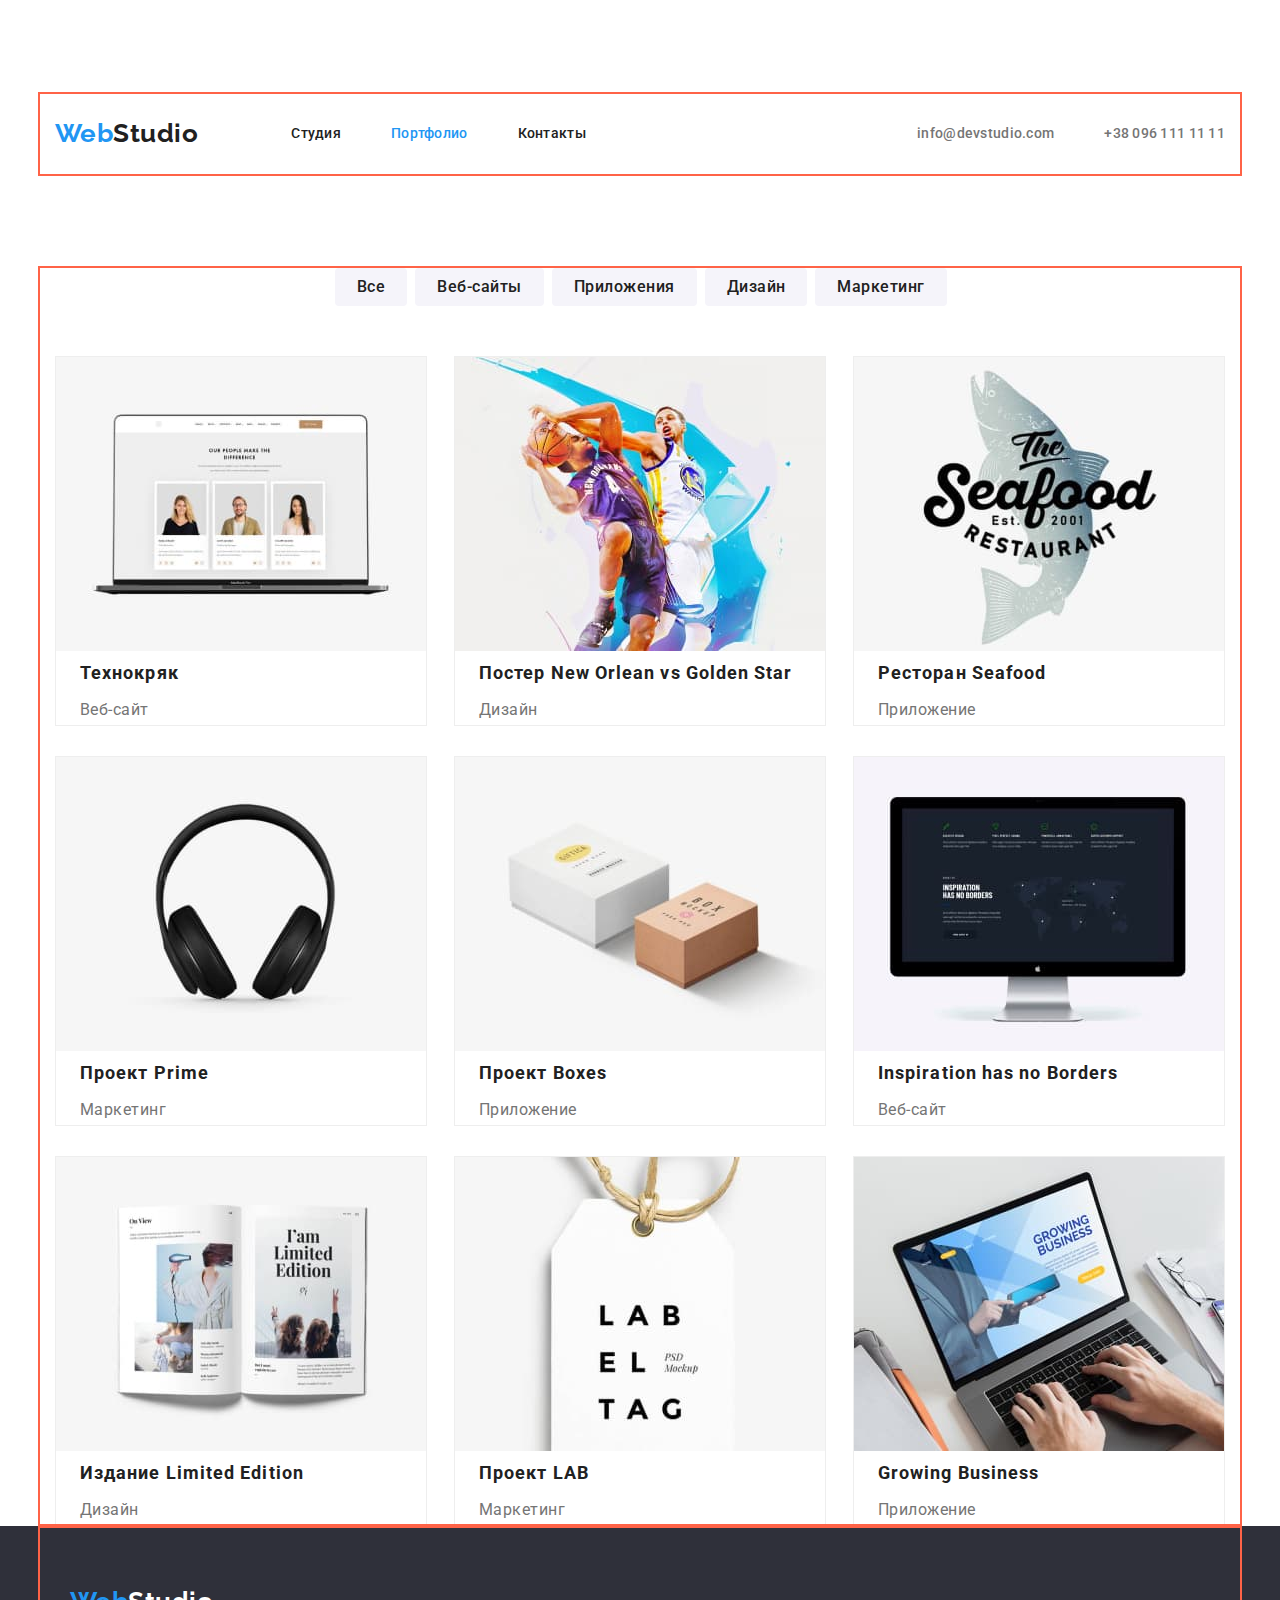
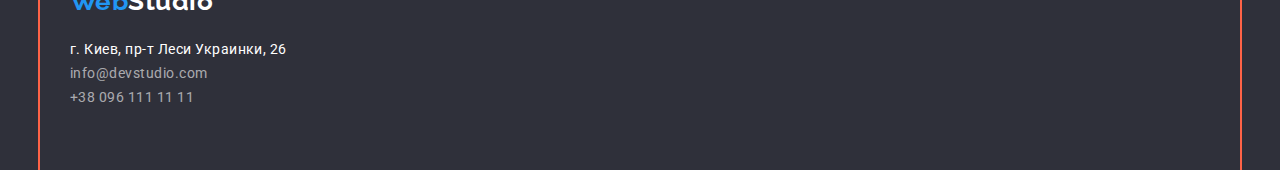
==== portfolio.html @ 88ebebc6 "ДЗ-3 на проверку" ====
<!DOCTYPE html>
<html lang="ru">
  <head>
    <meta charset="UTF-8" />
    <meta http-equiv="X-UA-Compatible" content="IE=edge" />
    <meta name="viewport" content="width=device-width, initial-scale=1.0" />
    <title>WebStudio &#128077;</title>
    <link rel="preconnect" href="https://fonts.googleapis.com" />
    <link rel="preconnect" href="https://fonts.gstatic.com" crossorigin />
    <link
      href="https://fonts.googleapis.com/css2?family=Raleway:wght@700&family=Roboto:wght@400;500;700;900&display=swap"
      rel="stylesheet"
    />
    <link rel="stylesheet" href="./css/styles.css" />
  </head>
  <body>
    <!-- HEADER -->

    <header class="page-header">
      <div class="container main-nav">
        <a href="./index.html" class="logo">
          <span class="logo-web">Web</span>Studio</a
        >
        <nav class="site-nav">
          <ul class="site-nav-header">
            <li class="item">
              <a href="./index.html" class="link"> Студия</a>
            </li>
            <li class="item">
              <a href="./portfolio.html" class="link current"> Портфолио</a>
            </li>
            <li class="item">
              <a href="" class="link">Контакты</a>
            </li>
          </ul>
        </nav>
        <div class="nav-contacts">
          <a href="mailto:info@devstudio.com " class="contacts"
            >info@devstudio.com</a
          >
          <a href="tel:+380961111111 " class="contacts">+38 096 111 11 11</a>
        </div>
      </div>
    </header>
    <!-- HEADER END -->

    <main>
      <!-- PORTFOLIO -->

      <section>
        <div class="container">
          <h1 hidden>Portfolio</h1>
          <ul class="site-nav-button">
            <li class="item">
              <button class="button secondary" type="button">Все</button>
            </li>
            <li class="item">
              <button class="button secondary" type="button">Веб-сайты</button>
            </li>
            <li class="item">
              <button class="button secondary" type="button">Приложения</button>
            </li>
            <li class="item">
              <button class="button secondary" type="button">Дизайн</button>
            </li>
            <li class="item">
              <button class="button secondary" type="button">Маркетинг</button>
            </li>
          </ul>
          <ul class="site-nav-list">
            <li class="site-nav-link">
              <img
                src="./img/portfolio-img1.jpg"
                alt="portfolio-img1.jpg"
                width="370"
                height="294"
              />
              <h3 class="product-titel">Технокряк</h3>
              <p class="product">Веб-сайт</p>
            </li>
            <li class="site-nav-link">
              <img
                src="./img/portfolio-img2.jpg"
                alt="portfolio-img2.jpg"
                width="370"
                height="294"
              />
              <h3 class="product-titel">Постер New Orlean vs Golden Star</h3>
              <p class="product">Дизайн</p>
            </li>
            <li class="site-nav-link">
              <img
                src="./img/portfolio-img3.jpg"
                alt="portfolio-img3.jpg"
                width="370"
                height="294"
              />
              <h3 class="product-titel">Ресторан Seafood</h3>
              <p class="product">Приложение</p>
            </li>
            <li class="site-nav-link">
              <img
                src="./img/portfolio-img4.jpg"
                alt="portfolio-img4.jpg"
                width="370"
                height="294"
              />
              <h3 class="product-titel">Проект Prime</h3>
              <p class="product">Маркетинг</p>
            </li>
            <li class="site-nav-link">
              <img
                src="./img/portfolio-img5.jpg"
                alt="portfolio-img5.jpg"
                width="370"
                height="294"
              />
              <h3 class="product-titel">Проект Boxes</h3>
              <p class="product">Приложение</p>
            </li>
            <li class="site-nav-link">
              <img
                src="./img/portfolio-img6.jpg"
                alt="portfolio-img6.jpg"
                width="370"
                height="294"
              />
              <h3 class="product-titel">Inspiration has no Borders</h3>
              <p class="product">Веб-сайт</p>
            </li>
            <li class="site-nav-link">
              <img
                src="./img/portfolio-img7.jpg"
                alt="portfolio-img7.jpg"
                width="370"
                height="294"
              />
              <h3 class="product-titel">Издание Limited Edition</h3>
              <p class="product">Дизайн</p>
            </li>
            <li class="site-nav-link">
              <img
                src="./img/portfolio-img8.jpg"
                alt="portfolio-img8.jpg"
                width="370"
                height="294"
              />
              <h3 class="product-titel">Проект LAB</h3>
              <p class="product">Маркетинг</p>
            </li>
            <li class="site-nav-link">
              <img
                src="./img/portfolio-img9.jpg"
                alt="portfolio-img9.jpg"
                width="370"
                height="294"
              />
              <h3 class="product-titel">Growing Business</h3>
              <p class="product">Приложение</p>
            </li>
          </ul>
        </div>
      </section>

      <!-- PORTFOLIO END -->
    </main>

    <!-- FOOTER -->

    <footer class="footer">
      <div class="container">
        <a href="./index.html" class="logo">
          <span class="logo-web">Web</span>Studio</a
        >
        <address class="footer address">
          г. Киев, пр-т Леси Украинки, 26
        </address>
        <div>
          <a href="mailto:info@devstudio.com " class="footer-contacts"
            >info@devstudio.com
          </a>
        </div>
        <div>
          <a href="tel:+380961111111 " class="footer-contacts"
            >+38 096 111 11 11
          </a>
        </div>
      </div>
    </footer>

    <!-- FOOTER END-->
  </body>
</html>
---- css/styles.css ----
html {
    box-sizing: border-box;
}

*,
::after,
::before {
    box-sizing: inherit;
}

body {
    margin: 0;
}


/* основной цвет текста черный #212121 */
/* вторичный цвет текста серый #757575 */
/* белый #FFFFFF */
/* акцент #2196F3 */
/* цвет фона темносерый #2F303A */
/* цвет фона вторичный светлосерый #F5F4FA */


:root {
    --primary-text-color:#212121;
    --second-text-color: #757575;
    --title-text-color: #FFFFFF;
    --accent-color: #2196F3;
    --primary-background-color: #2F303A;
    --second-backrgound-color: #F5F4FA;
}

body {

background-color: var(--title-text-color);
color: var(--primary-text-color);
 font-family: Roboto,
 sans-serif;
 font-style: normal;
 font-weight: 400;
 letter-spacing: 0.03em;
}

ul {

    list-style: none;
    margin: 0;
    padding: 0;   
}

.container {
    
    margin-left: auto;
    margin-right: auto;
    margin-top: 94px;
    margin-bottom: 0px;
    padding-left: 15px;
    padding-right: 15px;
    width: 1200px;
    outline: 2px solid tomato;
   
}

/* --HEADER/FOOTER-- */

.page-header .container{

    padding-top: 0;
    padding-bottom: 0;
    padding-left: 15px;
    padding-right: 15px;
}

 .main-nav {
    display: flex;
    align-items: center;
    justify-content: flex-start;
}

.logo {

margin-right: 93px;
padding-top: 24px;
padding-bottom: 25px;

color: var(--primary-text-color);
font-family: Raleway;
font-weight: bold;
font-size: 26px;
line-height: 1.19;
text-decoration: none;
}

.logo-web {
    color: var(--accent-color);
}

.footer .logo {
    color: var(--title-text-color);
    
    
}

.footer .container {
    padding-top: 60px;
    padding-bottom: 60px;
    padding-left: 30px;
    margin-top: 0;
}

.site-nav-header {
    display: flex;
    flex-wrap: wrap;
    margin: 0;
    padding: 0;
}

.site-nav-header .item:not(:last-child) {
    margin-right: 50px;
}



.site-nav .link {

display: block;
margin:0;
padding-top: 32px;
padding-bottom: 32px;

color: var(--primary-text-color);
font-weight: 500;
font-size: 14px;
line-height: 1.14;
letter-spacing: 0.02em;
text-decoration: none;
}

.site-nav .link:hover, 
.site-nav .link:focus {
    
color: var(--accent-color);
}

.site-nav .link.current {
    
color: var(--accent-color);
}



.nav-contacts {

display: flex;
margin-left: auto;

}

.nav-contacts .contacts + .contacts {
    margin-left: 50px;
}

.contacts {

padding-top: 32px;
padding-bottom: 32px;

color: var(--second-text-color);
font-weight: 500;
font-size: 14px;
line-height: 1.14;
letter-spacing: 0.02em;
text-decoration: none;
}

.contacts:hover,
 .contacts:focus {
    
color: var(--accent-color);
}

.footer {

    background-color: var(--primary-background-color);
    font-style: normal;
    font-size: 14px;
    line-height: 1.71;
}

.footer .address {

margin-top: 20px;

color: var(--title-text-color);
    
}

.footer-contacts {

margin-top: 9px;

color: rgba(255, 255, 255, 0.6);
font-style: normal;
text-decoration: none;    
}

/* --HEADER/FOOTER END-- */
/* --HERO-- */

.hero {


padding-top: 200px;
padding-bottom: 280px;

background-color: var(--primary-background-color);
text-align: center;
}

.hero-title {

margin-top: 0px;
margin-bottom: 30px;

color: var(--title-text-color);  
font-weight: 900;
font-size: 44px;
line-height: 1.36;
text-transform: uppercase;
letter-spacing: 0.06em;
}

/* --HERO END-- */
/* --BUTTON-- */

.button {

display: inline-block;
border: none;
border-radius: 4px;
padding: 6px 22px;

background-color: var(--second-backrgound-color);
font-family: Roboto,
sans-serif;
font-style: normal;
font-weight: 500;
font-size: 16px;
line-height: 1.63;
letter-spacing: 0.03em;
}

.button.primery {

padding: 10px 32px;     

background-color: var(--accent-color);
color: var(--title-text-color);
font-weight: 700;
line-height: 1.88;
align-items: center;
text-align: center;
letter-spacing: 0.06em;
}

.button.primery:hover,
.button.primery:focus {

background-color: #188CE8
}

.button.secondary {
    
color: var(--primary-text-color);
}

.button.secondary:hover,
.button.secondary:focus {

background-color: var(--accent-color);
color: var(--title-text-color);
}

/* --BUTTON END-- */
/* --FEATURE-- */

.feature-list {
display: flex;
margin-top: 0px;
margin-bottom: 0px;
padding-left: 0px;

color: var(--second-text-color);
font-weight: normal;
font-size: 14px;
line-height: 1.71;
}

.feature-list .titel {

margin-top: 0px;
margin-bottom: 0px;

color: var(--primary-text-color);
font-weight: 700;
font-size: 14px;
line-height: 1.14;
text-transform: uppercase;
}

.feature-list p {

margin-top: 10px;
margin-bottom: 0px;
}

.feature-list .item:not(:last-child) {
    margin-right: 30px;
}


/* --FEATURE END-- */
/* --SECTION-- */

.section-titel {
    
margin-top: 0px;
margin-bottom: 0px;

color: var(--primary-text-color);
font-weight: 700;
font-size: 36px;
line-height: 1.17;
text-align: center;
}

.section-img{

margin-top: 50px;
padding: 0;
}

.section-list{
    display: flex;
    

}

.section-list .section-img:not(:last-child) {
    margin-right: 30px;
}
/* --SECTION END-- */
/* --OUR TEAM-- */

.persone h3{

margin-top: 0px;
margin-bottom: 0px;

font-weight: 500;
font-size: 16px;
line-height: 1.19;
text-align: center;

}


.proffesion {

margin-top: 10px;
margin-bottom: 0px;

color: var(--second-text-color);
font-weight: normal;
font-size: 16px;
line-height: 19px;
text-align: center;

}

/* --OUR TEAM-- */

.container.section .section-titel{
    padding-top: 94px;
    padding-bottom: 50px;
}

.section-team {
    display: flex;
    flex-wrap: wrap;
}
.section-team .persone:not(:last-child) {
    margin-right: 30px;
}

/* --OUR TEAM END-- */

/* --PORTFOLIO-- */

.container.section {

    padding-top: 0px;
    padding-bottom: 94px;
}

.site-nav-button {
    display: flex;
    padding-left: 280px;
   

}

.site-nav-button .item:not(:last-child) {
    margin-right: 8px;

}

.site-nav-list {
     display: flex;
     flex-wrap: wrap;
     margin-top: 50px;
     
}

.site-nav-link {
margin-right: 27px;
margin-bottom: 30px;
border: 1px solid #EEEEEE;

}
.site-nav-link:nth-child(3n) {
    margin-right: 0px;
}

.site-nav-link:nth-last-child(-n + 3) {
    margin-bottom: 0px;
}

/* второй вариант */
/* 
.site-nav-link:not(:nth-last-child(-n + 3)) {
    margin-bottom: 30px;
} */


.product-titel {

margin-top: 0px;
margin-bottom: 0px;
padding-left: 24px;


font-weight: 700;
font-size: 18px;
line-height: 2;
letter-spacing: 0.06em;

}

.product {

margin-top: 4px;
margin-bottom: 0px;
padding-left: 24px;

color: var(--second-text-color);
font-size: 16px;
line-height: 1.87;
}



/* --PORTFOLIO END-- */
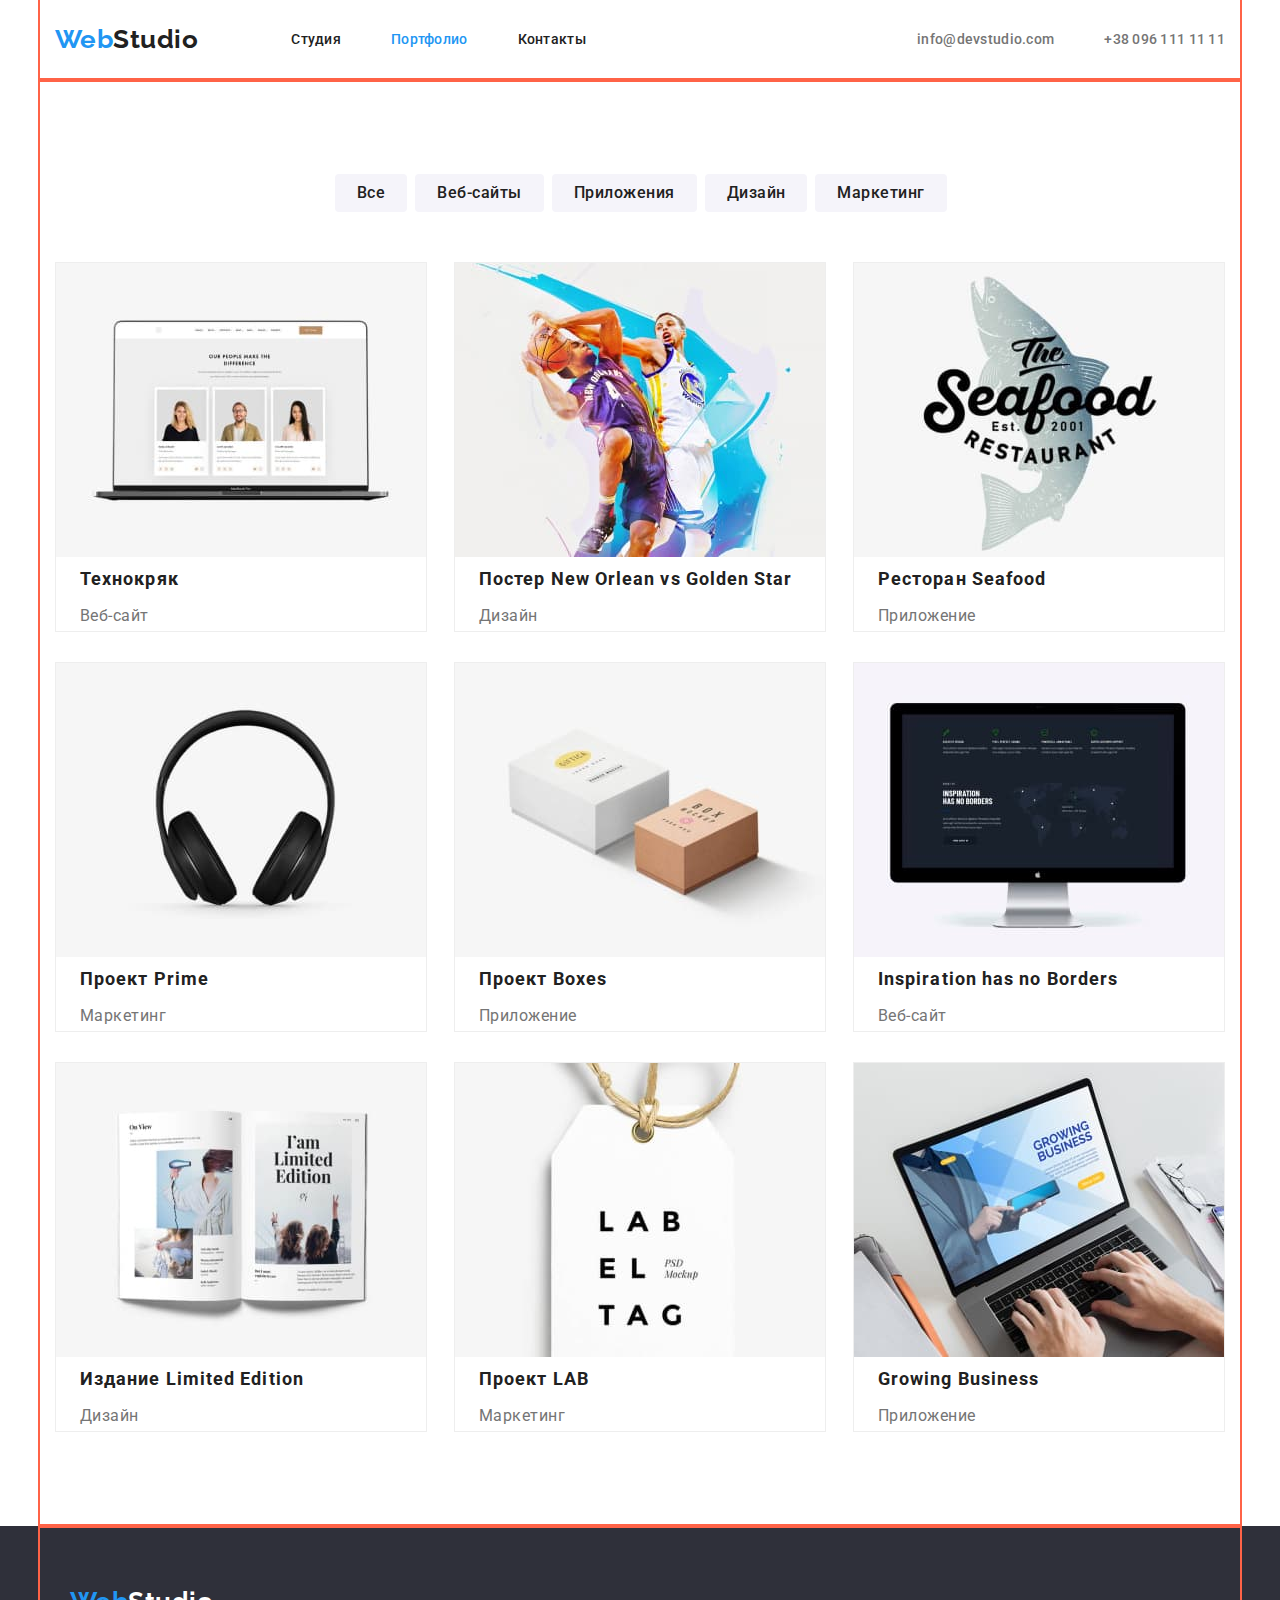
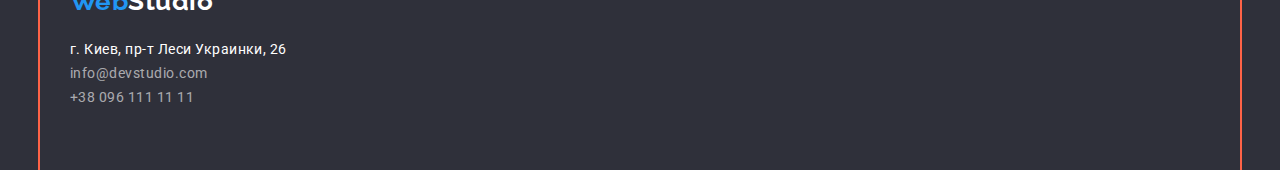
==== commit 67e9111d: "ДЗ-3 правки 2" ====
--- a/portfolio.html
+++ b/portfolio.html
@@ -48,7 +48,7 @@
       <!-- PORTFOLIO -->
 
       <section>
-        <div class="container">
+        <div class="container portfolio">
           <h1 hidden>Portfolio</h1>
           <ul class="site-nav-button">
             <li class="item">
--- a/css/styles.css
+++ b/css/styles.css
@@ -52,8 +52,9 @@
     
     margin-left: auto;
     margin-right: auto;
-    margin-top: 94px;
     margin-bottom: 0px;
+    padding-top: 94px;
+
     padding-left: 15px;
     padding-right: 15px;
     width: 1200px;
@@ -66,9 +67,8 @@
 .page-header .container{
 
     padding-top: 0;
-    padding-bottom: 0;
-    padding-left: 15px;
-    padding-right: 15px;
+    padding-bottom: 0px;
+    
 }
 
  .main-nav {
@@ -105,8 +105,16 @@
     padding-top: 60px;
     padding-bottom: 60px;
     padding-left: 30px;
-    margin-top: 0;
-}
+  
+}
+
+.footer .container.studio {
+    padding-top: 60px;
+    padding-bottom: 60px;
+    padding-left: 30px;
+    margin-top: 0px;
+}
+
 
 .site-nav-header {
     display: flex;
@@ -221,7 +229,8 @@
 
 margin-top: 0px;
 margin-bottom: 30px;
-
+font-family: Roboto,
+sans-serif;
 color: var(--title-text-color);  
 font-weight: 900;
 font-size: 44px;
@@ -301,7 +310,10 @@
 margin-top: 0px;
 margin-bottom: 0px;
 
+
 color: var(--primary-text-color);
+font-family: Roboto,
+sans-serif;
 font-weight: 700;
 font-size: 14px;
 line-height: 1.14;
@@ -328,6 +340,8 @@
 margin-bottom: 0px;
 
 color: var(--primary-text-color);
+font-family: Roboto,
+sans-serif;
 font-weight: 700;
 font-size: 36px;
 line-height: 1.17;
@@ -352,23 +366,29 @@
 /* --SECTION END-- */
 /* --OUR TEAM-- */
 
+.container.team {
+    padding-bottom: 94px;
+}
+
+
 .persone h3{
 
 margin-top: 0px;
 margin-bottom: 0px;
+padding-top: 30px;
 
 font-weight: 500;
 font-size: 16px;
 line-height: 1.19;
-text-align: center;
+text-align: center;s
 
 }
 
 
 .proffesion {
-
-margin-top: 10px;
-margin-bottom: 0px;
+margin-top: 0px;
+padding-top: 10px;
+
 
 color: var(--second-text-color);
 font-weight: normal;
@@ -381,13 +401,14 @@
 /* --OUR TEAM-- */
 
 .container.section .section-titel{
-    padding-top: 94px;
-    padding-bottom: 50px;
+    /* padding-top: 94px;
+    padding-bottom: 50px; */
 }
 
 .section-team {
     display: flex;
     flex-wrap: wrap;
+    padding-top: 50px;
 }
 .section-team .persone:not(:last-child) {
     margin-right: 30px;
@@ -397,9 +418,8 @@
 
 /* --PORTFOLIO-- */
 
-.container.section {
-
-    padding-top: 0px;
+.container.portfolio {
+
     padding-bottom: 94px;
 }
 
@@ -420,6 +440,7 @@
      flex-wrap: wrap;
      margin-top: 50px;
      
+     
 }
 
 .site-nav-link {
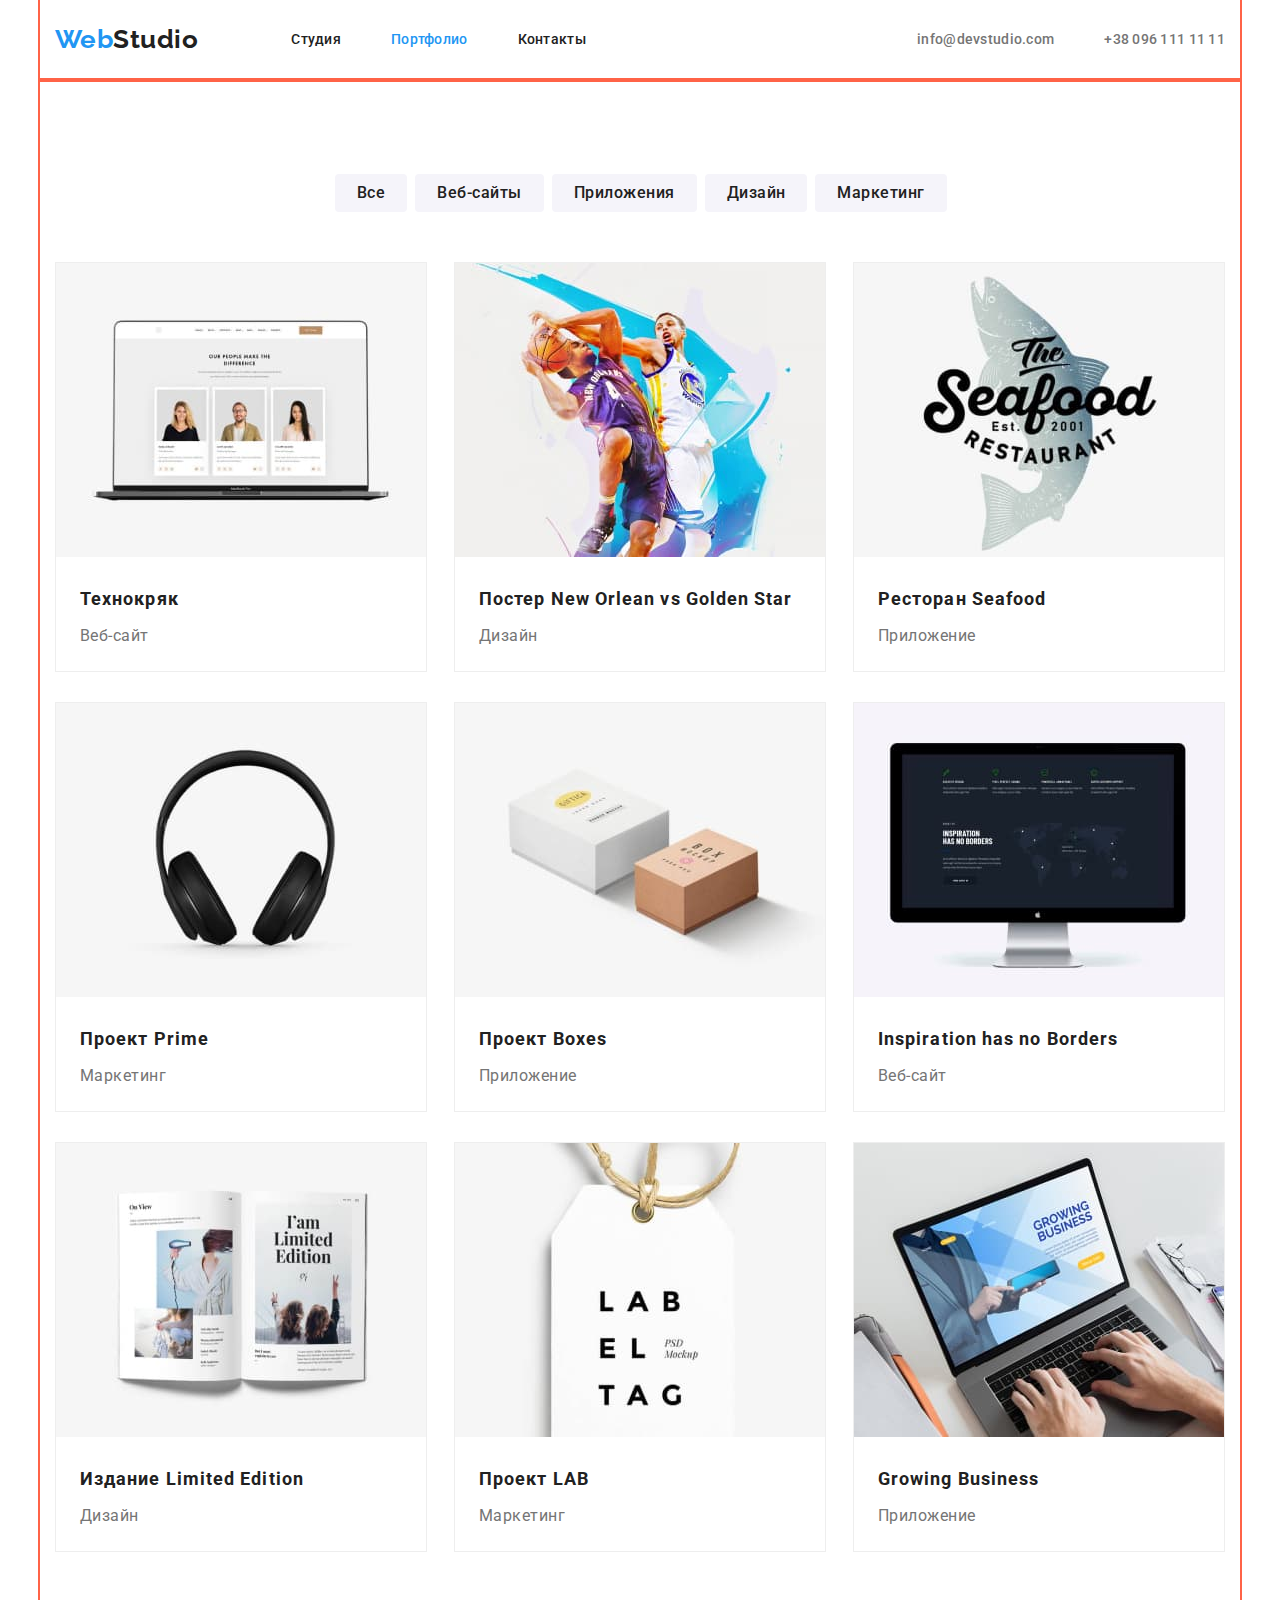
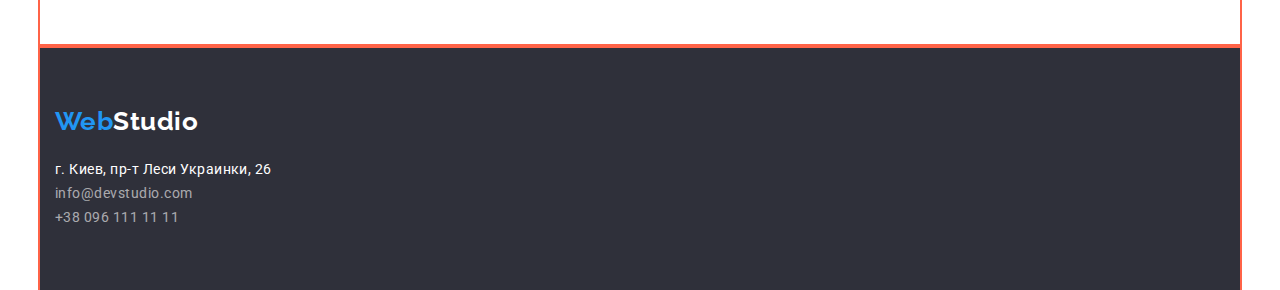
==== commit bfec440a: "ДЗ-3 правка 2" ====
--- a/portfolio.html
+++ b/portfolio.html
@@ -47,7 +47,7 @@
     <main>
       <!-- PORTFOLIO -->
 
-      <section>
+      <section class="section">
         <div class="container portfolio">
           <h1 hidden>Portfolio</h1>
           <ul class="site-nav-button">
@@ -75,8 +75,10 @@
                 width="370"
                 height="294"
               />
-              <h3 class="product-titel">Технокряк</h3>
-              <p class="product">Веб-сайт</p>
+              <div class="data-product">
+                <h3 class="product-titel">Технокряк</h3>
+                <p class="product">Веб-сайт</p>
+              </div>
             </li>
             <li class="site-nav-link">
               <img
@@ -85,8 +87,10 @@
                 width="370"
                 height="294"
               />
-              <h3 class="product-titel">Постер New Orlean vs Golden Star</h3>
-              <p class="product">Дизайн</p>
+              <div class="data-product">
+                <h3 class="product-titel">Постер New Orlean vs Golden Star</h3>
+                <p class="product">Дизайн</p>
+              </div>
             </li>
             <li class="site-nav-link">
               <img
@@ -95,8 +99,10 @@
                 width="370"
                 height="294"
               />
-              <h3 class="product-titel">Ресторан Seafood</h3>
-              <p class="product">Приложение</p>
+              <div class="data-product">
+                <h3 class="product-titel">Ресторан Seafood</h3>
+                <p class="product">Приложение</p>
+              </div>
             </li>
             <li class="site-nav-link">
               <img
@@ -105,8 +111,10 @@
                 width="370"
                 height="294"
               />
-              <h3 class="product-titel">Проект Prime</h3>
-              <p class="product">Маркетинг</p>
+              <div class="data-product">
+                <h3 class="product-titel">Проект Prime</h3>
+                <p class="product">Маркетинг</p>
+              </div>
             </li>
             <li class="site-nav-link">
               <img
@@ -115,8 +123,10 @@
                 width="370"
                 height="294"
               />
-              <h3 class="product-titel">Проект Boxes</h3>
-              <p class="product">Приложение</p>
+              <div class="data-product">
+                <h3 class="product-titel">Проект Boxes</h3>
+                <p class="product">Приложение</p>
+              </div>
             </li>
             <li class="site-nav-link">
               <img
@@ -125,8 +135,10 @@
                 width="370"
                 height="294"
               />
-              <h3 class="product-titel">Inspiration has no Borders</h3>
-              <p class="product">Веб-сайт</p>
+              <div class="data-product">
+                <h3 class="product-titel">Inspiration has no Borders</h3>
+                <p class="product">Веб-сайт</p>
+              </div>
             </li>
             <li class="site-nav-link">
               <img
@@ -135,8 +147,10 @@
                 width="370"
                 height="294"
               />
-              <h3 class="product-titel">Издание Limited Edition</h3>
-              <p class="product">Дизайн</p>
+              <div class="data-product">
+                <h3 class="product-titel">Издание Limited Edition</h3>
+                <p class="product">Дизайн</p>
+              </div>
             </li>
             <li class="site-nav-link">
               <img
@@ -145,8 +159,10 @@
                 width="370"
                 height="294"
               />
-              <h3 class="product-titel">Проект LAB</h3>
-              <p class="product">Маркетинг</p>
+              <div class="data-product">
+                <h3 class="product-titel">Проект LAB</h3>
+                <p class="product">Маркетинг</p>
+              </div>
             </li>
             <li class="site-nav-link">
               <img
@@ -155,8 +171,10 @@
                 width="370"
                 height="294"
               />
-              <h3 class="product-titel">Growing Business</h3>
-              <p class="product">Приложение</p>
+              <div class="data-product">
+                <h3 class="product-titel">Growing Business</h3>
+                <p class="product">Приложение</p>
+              </div>
             </li>
           </ul>
         </div>
@@ -168,7 +186,7 @@
     <!-- FOOTER -->
 
     <footer class="footer">
-      <div class="container">
+      <div class="container studio">
         <a href="./index.html" class="logo">
           <span class="logo-web">Web</span>Studio</a
         >
@@ -187,7 +205,6 @@
         </div>
       </div>
     </footer>
-
     <!-- FOOTER END-->
   </body>
 </html>
--- a/css/styles.css
+++ b/css/styles.css
@@ -48,7 +48,7 @@
     padding: 0;   
 }
 
-.container {
+/* .container {
     
     margin-left: auto;
     margin-right: auto;
@@ -60,16 +60,45 @@
     width: 1200px;
     outline: 2px solid tomato;
    
-}
+} */
+
+.section {
+    margin-left: auto;
+    margin-right: auto;
+    margin-bottom: 0px;
+    padding-top: 94px;
+    padding-left: 15px;
+    padding-right: 15px;
+    width: 1200px;
+    outline: 2px solid tomato;
+}
+
 
 /* --HEADER/FOOTER-- */
 
-.page-header .container{
-
+.page-header {
+width: 1200px;
+margin-left: auto;
+margin-right: auto;
     padding-top: 0;
     padding-bottom: 0px;
-    
-}
+     padding-left: 15px;
+ padding-right: 15px;
+    outline: 2px solid tomato;
+}
+
+.footer {
+    width: 1200px;
+margin-left: auto;
+margin-right: auto;
+    padding-top: 0px;
+    padding-bottom: 0px;
+    padding-left: 15px;
+padding-right: 15px;
+outline: 2px solid tomato;
+
+}
+
 
  .main-nav {
     display: flex;
@@ -101,17 +130,11 @@
     
 }
 
-.footer .container {
-    padding-top: 60px;
-    padding-bottom: 60px;
-    padding-left: 30px;
-  
-}
+
 
 .footer .container.studio {
     padding-top: 60px;
     padding-bottom: 60px;
-    padding-left: 30px;
     margin-top: 0px;
 }
 
@@ -196,9 +219,12 @@
 }
 
 .footer .address {
-
+width: auto;
 margin-top: 20px;
-
+margin-right: 0px;
+padding-right: 0px;
+padding-left: 0;
+outline: none;
 color: var(--title-text-color);
     
 }
@@ -219,7 +245,7 @@
 
 
 padding-top: 200px;
-padding-bottom: 280px;
+padding-bottom: 200px;
 
 background-color: var(--primary-background-color);
 text-align: center;
@@ -371,7 +397,7 @@
 }
 
 
-.persone h3{
+.name {
 
 margin-top: 0px;
 margin-bottom: 0px;
@@ -380,13 +406,18 @@
 font-weight: 500;
 font-size: 16px;
 line-height: 1.19;
-text-align: center;s
-
-}
-
+text-align: center;
+
+}
+
+h3 {
+    margin-top: 0px;
+margin-bottom: 0px;
+}
 
 .proffesion {
 margin-top: 0px;
+margin-bottom: 0px;
 padding-top: 10px;
 
 
@@ -464,11 +495,19 @@
 } */
 
 
+.data-product{
+    padding-top: 20px;
+    padding-bottom: 20px;
+    padding-left: 24px;
+    padding-right: 24px;
+}
+
+
 .product-titel {
 
 margin-top: 0px;
 margin-bottom: 0px;
-padding-left: 24px;
+
 
 
 font-weight: 700;
@@ -482,7 +521,7 @@
 
 margin-top: 4px;
 margin-bottom: 0px;
-padding-left: 24px;
+
 
 color: var(--second-text-color);
 font-size: 16px;
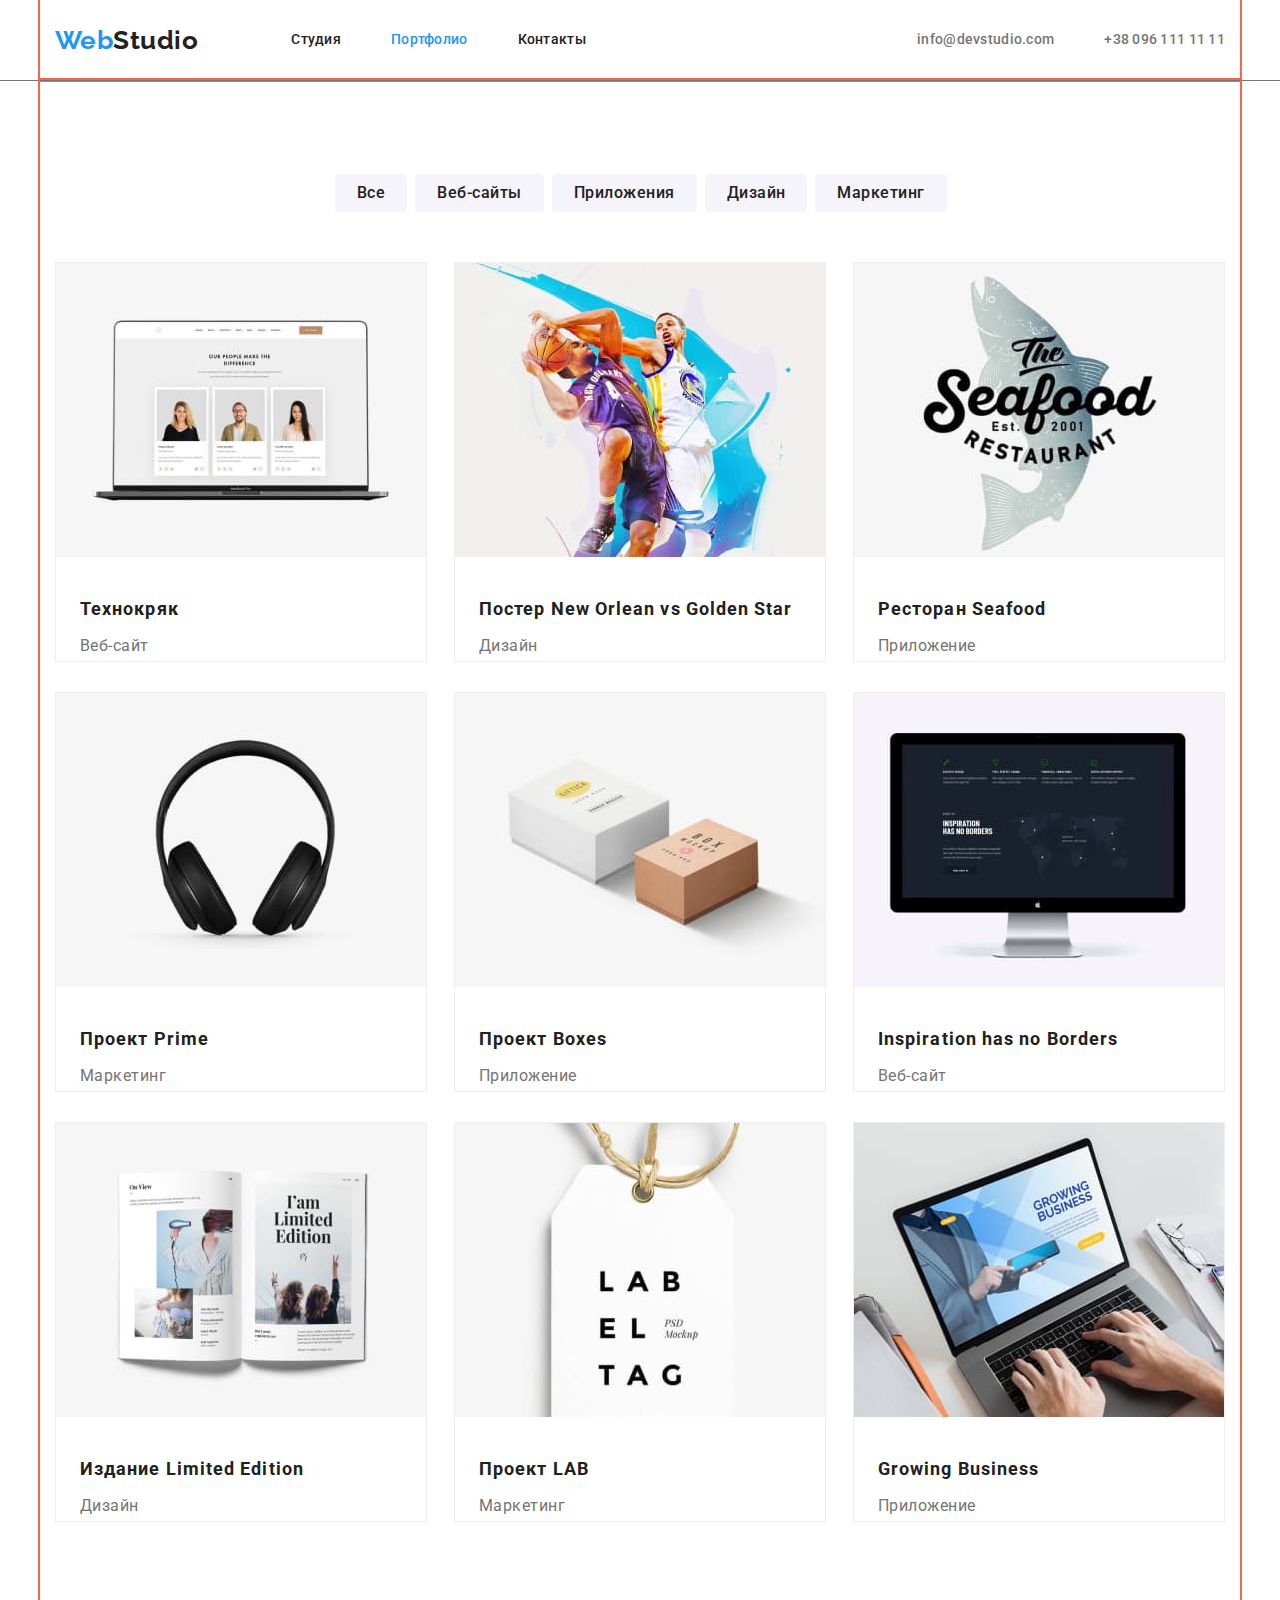
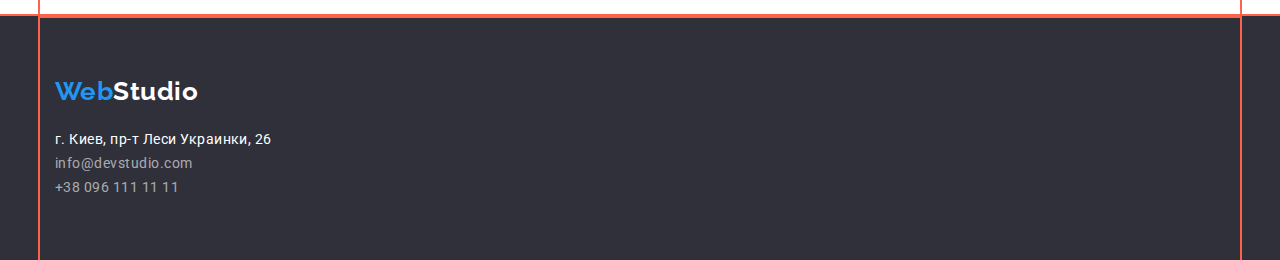
==== commit e1c293b6: "ДЗ-3 правки3" ====
--- a/portfolio.html
+++ b/portfolio.html
@@ -47,7 +47,7 @@
     <main>
       <!-- PORTFOLIO -->
 
-      <section class="section">
+      <section>
         <div class="container portfolio">
           <h1 hidden>Portfolio</h1>
           <ul class="site-nav-button">
@@ -75,10 +75,8 @@
                 width="370"
                 height="294"
               />
-              <div class="data-product">
-                <h3 class="product-titel">Технокряк</h3>
-                <p class="product">Веб-сайт</p>
-              </div>
+              <h3 class="product-titel">Технокряк</h3>
+              <p class="product">Веб-сайт</p>
             </li>
             <li class="site-nav-link">
               <img
@@ -87,10 +85,8 @@
                 width="370"
                 height="294"
               />
-              <div class="data-product">
-                <h3 class="product-titel">Постер New Orlean vs Golden Star</h3>
-                <p class="product">Дизайн</p>
-              </div>
+              <h3 class="product-titel">Постер New Orlean vs Golden Star</h3>
+              <p class="product">Дизайн</p>
             </li>
             <li class="site-nav-link">
               <img
@@ -99,10 +95,8 @@
                 width="370"
                 height="294"
               />
-              <div class="data-product">
-                <h3 class="product-titel">Ресторан Seafood</h3>
-                <p class="product">Приложение</p>
-              </div>
+              <h3 class="product-titel">Ресторан Seafood</h3>
+              <p class="product">Приложение</p>
             </li>
             <li class="site-nav-link">
               <img
@@ -111,10 +105,8 @@
                 width="370"
                 height="294"
               />
-              <div class="data-product">
-                <h3 class="product-titel">Проект Prime</h3>
-                <p class="product">Маркетинг</p>
-              </div>
+              <h3 class="product-titel">Проект Prime</h3>
+              <p class="product">Маркетинг</p>
             </li>
             <li class="site-nav-link">
               <img
@@ -123,10 +115,8 @@
                 width="370"
                 height="294"
               />
-              <div class="data-product">
-                <h3 class="product-titel">Проект Boxes</h3>
-                <p class="product">Приложение</p>
-              </div>
+              <h3 class="product-titel">Проект Boxes</h3>
+              <p class="product">Приложение</p>
             </li>
             <li class="site-nav-link">
               <img
@@ -135,10 +125,8 @@
                 width="370"
                 height="294"
               />
-              <div class="data-product">
-                <h3 class="product-titel">Inspiration has no Borders</h3>
-                <p class="product">Веб-сайт</p>
-              </div>
+              <h3 class="product-titel">Inspiration has no Borders</h3>
+              <p class="product">Веб-сайт</p>
             </li>
             <li class="site-nav-link">
               <img
@@ -147,10 +135,8 @@
                 width="370"
                 height="294"
               />
-              <div class="data-product">
-                <h3 class="product-titel">Издание Limited Edition</h3>
-                <p class="product">Дизайн</p>
-              </div>
+              <h3 class="product-titel">Издание Limited Edition</h3>
+              <p class="product">Дизайн</p>
             </li>
             <li class="site-nav-link">
               <img
@@ -159,10 +145,8 @@
                 width="370"
                 height="294"
               />
-              <div class="data-product">
-                <h3 class="product-titel">Проект LAB</h3>
-                <p class="product">Маркетинг</p>
-              </div>
+              <h3 class="product-titel">Проект LAB</h3>
+              <p class="product">Маркетинг</p>
             </li>
             <li class="site-nav-link">
               <img
@@ -171,10 +155,8 @@
                 width="370"
                 height="294"
               />
-              <div class="data-product">
-                <h3 class="product-titel">Growing Business</h3>
-                <p class="product">Приложение</p>
-              </div>
+              <h3 class="product-titel">Growing Business</h3>
+              <p class="product">Приложение</p>
             </li>
           </ul>
         </div>
@@ -205,6 +187,7 @@
         </div>
       </div>
     </footer>
+
     <!-- FOOTER END-->
   </body>
 </html>
--- a/css/styles.css
+++ b/css/styles.css
@@ -48,53 +48,43 @@
     padding: 0;   
 }
 
-/* .container {
+.container {
     
     margin-left: auto;
     margin-right: auto;
-    margin-bottom: 0px;
-    padding-top: 94px;
-
+   
     padding-left: 15px;
     padding-right: 15px;
     width: 1200px;
     outline: 2px solid tomato;
-   
-} */
+}
 
 .section {
-    margin-left: auto;
-    margin-right: auto;
     margin-bottom: 0px;
     padding-top: 94px;
-    padding-left: 15px;
-    padding-right: 15px;
-    width: 1200px;
-    outline: 2px solid tomato;
+  
 }
 
 
 /* --HEADER/FOOTER-- */
 
 .page-header {
-width: 1200px;
+/* width: 1200px; */
 margin-left: auto;
 margin-right: auto;
     padding-top: 0;
     padding-bottom: 0px;
-     padding-left: 15px;
- padding-right: 15px;
-    outline: 2px solid tomato;
+    outline: 1px solid var(--second-text-color);
 }
 
 .footer {
-    width: 1200px;
+    /* width: 1200px; */
+    /* padding-top: 60px;
+    padding-bottom: 60px; */
 margin-left: auto;
 margin-right: auto;
     padding-top: 0px;
     padding-bottom: 0px;
-    padding-left: 15px;
-padding-right: 15px;
 outline: 2px solid tomato;
 
 }
@@ -109,8 +99,8 @@
 .logo {
 
 margin-right: 93px;
-padding-top: 24px;
-padding-bottom: 25px;
+/* padding-top: 24px;
+padding-bottom: 25px; */
 
 color: var(--primary-text-color);
 font-family: Raleway;
@@ -132,10 +122,11 @@
 
 
 
-.footer .container.studio {
+.studio {
     padding-top: 60px;
     padding-bottom: 60px;
-    margin-top: 0px;
+/*     
+    margin-top: 0px; */
 }
 
 
@@ -360,10 +351,15 @@
 /* --FEATURE END-- */
 /* --SECTION-- */
 
+.section.featufer {
+    padding-bottom: 94px;
+}
+
+
 .section-titel {
     
 margin-top: 0px;
-margin-bottom: 0px;
+margin-bottom: 50px;
 
 color: var(--primary-text-color);
 font-family: Roboto,
@@ -376,7 +372,7 @@
 
 .section-img{
 
-margin-top: 50px;
+margin-top: 0;
 padding: 0;
 }
 
@@ -392,12 +388,16 @@
 /* --SECTION END-- */
 /* --OUR TEAM-- */
 
+.section.team {
+    padding-bottom: 94px;
+}
+
 .container.team {
-    padding-bottom: 94px;
-}
-
-
-.name {
+    padding-bottom: 0;
+}
+
+
+/* .name {
 
 margin-top: 0px;
 margin-bottom: 0px;
@@ -408,20 +408,27 @@
 line-height: 1.19;
 text-align: center;
 
-}
+} */
 
 h3 {
     margin-top: 0px;
 margin-bottom: 0px;
+padding-top: 30px;
+text-align: center;
+
+font-family: Roboto, sans-serif;
+
 }
 
 .proffesion {
 margin-top: 0px;
 margin-bottom: 0px;
 padding-top: 10px;
+padding-bottom: 30px;
 
 
 color: var(--second-text-color);
+font-family: Roboto, sans-serif;
 font-weight: normal;
 font-size: 16px;
 line-height: 19px;
@@ -441,8 +448,16 @@
     flex-wrap: wrap;
     padding-top: 50px;
 }
+
+.persone {
+    border: 1px solid #EEEEEE;
+    border-radius: 4px;
+    
+}
+
 .section-team .persone:not(:last-child) {
-    margin-right: 30px;
+    margin-right: 27px;
+
 }
 
 /* --OUR TEAM END-- */
@@ -450,7 +465,7 @@
 /* --PORTFOLIO-- */
 
 .container.portfolio {
-
+    padding-top: 94px;
     padding-bottom: 94px;
 }
 
@@ -498,17 +513,16 @@
 .data-product{
     padding-top: 20px;
     padding-bottom: 20px;
+    /* padding-left: 24px; */
+    /* padding-right: 24px; */
+}
+
+
+.product-titel {
     padding-left: 24px;
-    padding-right: 24px;
-}
-
-
-.product-titel {
-
-margin-top: 0px;
-margin-bottom: 0px;
-
-
+   text-align: initial;
+margin-top: 0px;
+margin-bottom: 0px;
 
 font-weight: 700;
 font-size: 18px;
@@ -518,7 +532,7 @@
 }
 
 .product {
-
+    padding-left: 24px;
 margin-top: 4px;
 margin-bottom: 0px;
 
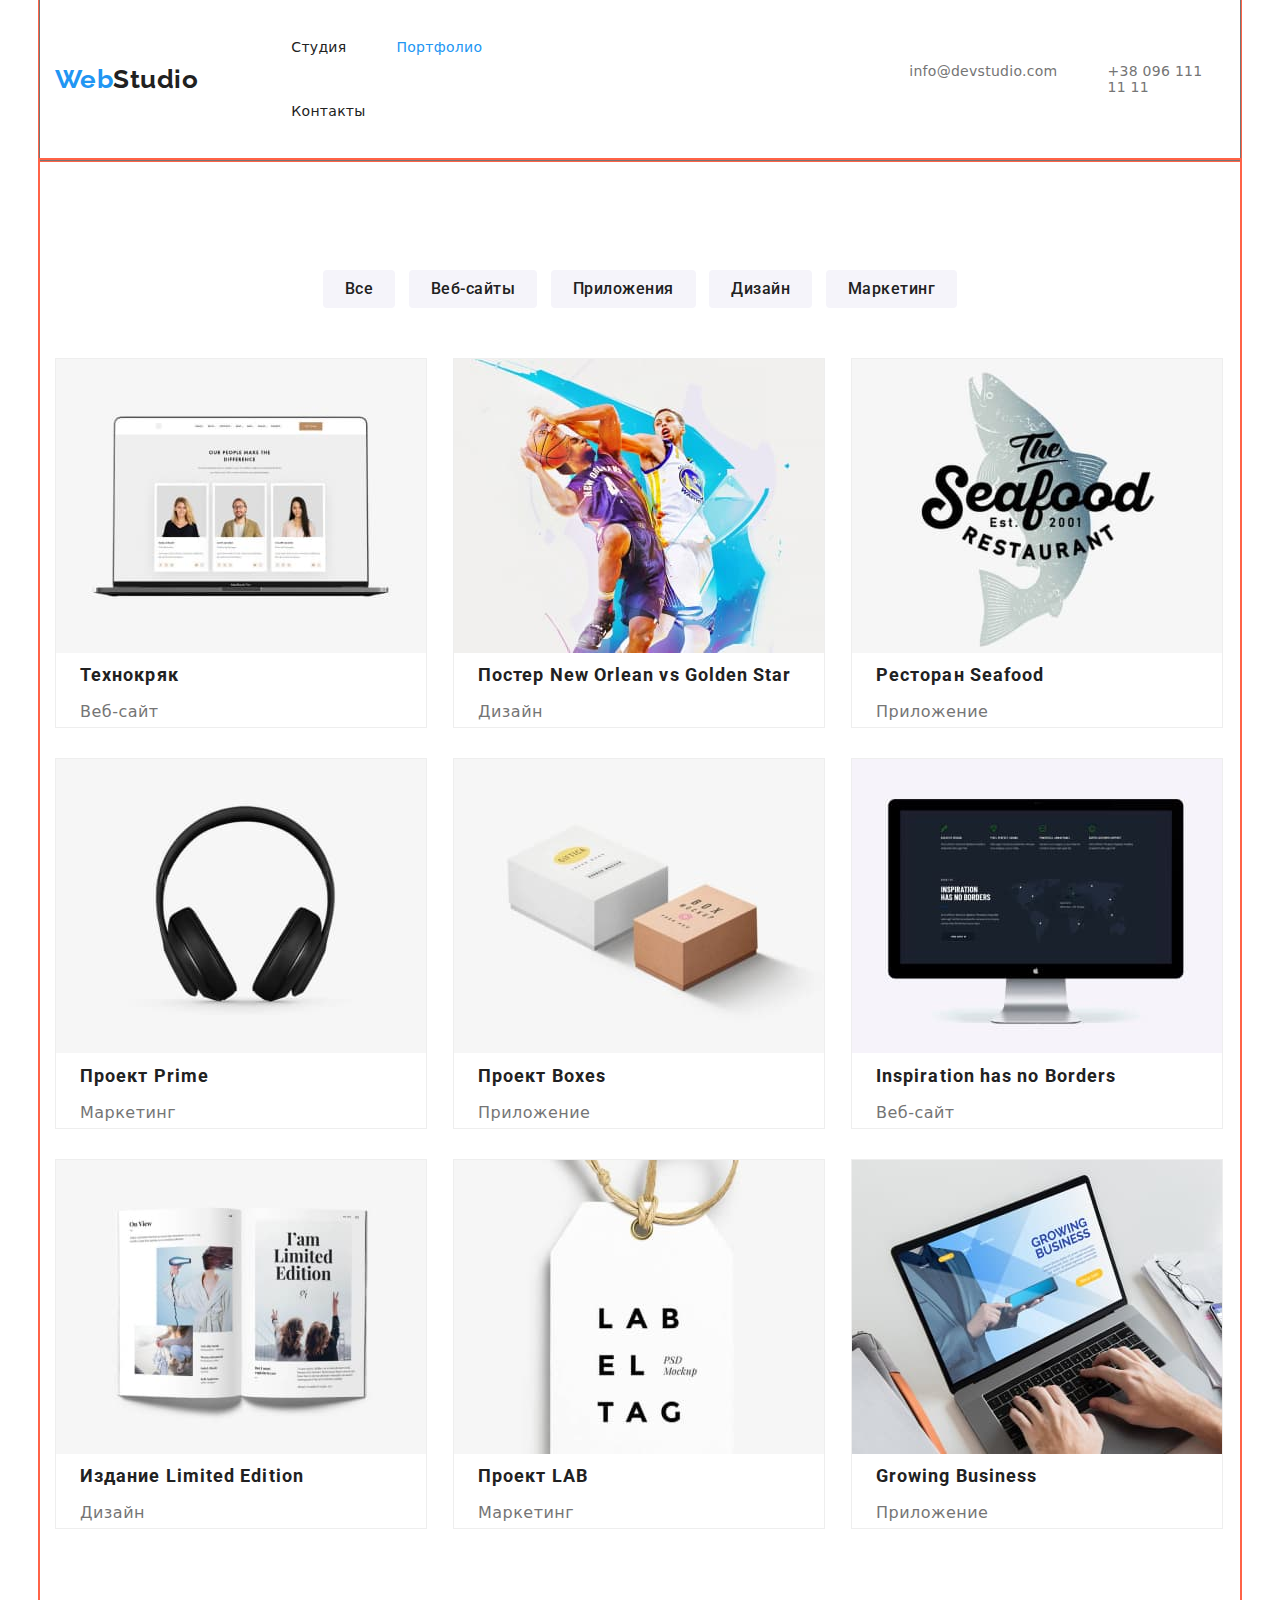
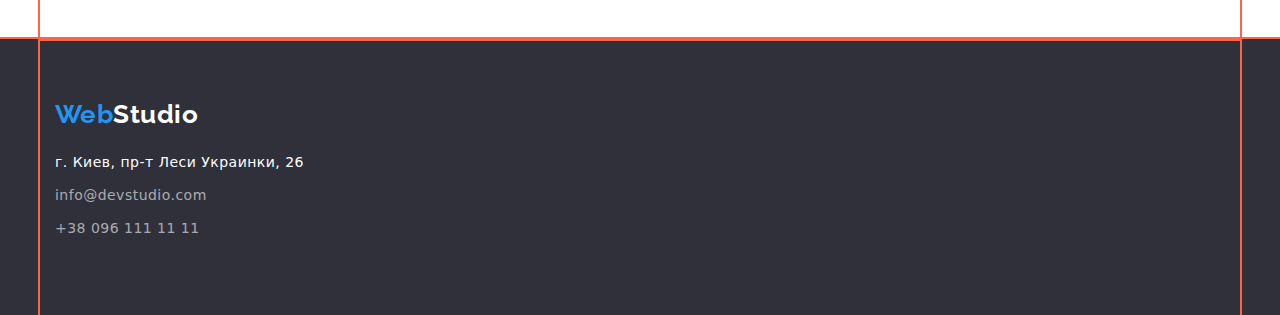
==== commit a515bdb3: "ДЗ-3 -правка4" ====
--- a/portfolio.html
+++ b/portfolio.html
@@ -12,10 +12,13 @@
       rel="stylesheet"
     />
     <link rel="stylesheet" href="./css/styles.css" />
+    <link
+      rel="stylesheet"
+      href="https://cdnjs.cloudflare.com/ajax/libs/modern-normalize/1.1.0/modern-normalize.min.css"
+    />
   </head>
   <body>
     <!-- HEADER -->
-
     <header class="page-header">
       <div class="container main-nav">
         <a href="./index.html" class="logo">
@@ -50,9 +53,10 @@
       <section>
         <div class="container portfolio">
           <h1 hidden>Portfolio</h1>
-          <ul class="site-nav-button">
-            <li class="item">
-              <button class="button secondary" type="button">Все</button>
+         <div class="nav-button">
+          <ul class="site-nav-button" >
+            <li class="item">
+              <button class="button secondary item" type="button">Все</button>
             </li>
             <li class="item">
               <button class="button secondary" type="button">Веб-сайты</button>
@@ -67,6 +71,7 @@
               <button class="button secondary" type="button">Маркетинг</button>
             </li>
           </ul>
+        </div>
           <ul class="site-nav-list">
             <li class="site-nav-link">
               <img
@@ -167,26 +172,32 @@
 
     <!-- FOOTER -->
 
-    <footer class="footer">
-      <div class="container studio">
-        <a href="./index.html" class="logo">
-          <span class="logo-web">Web</span>Studio</a
-        >
-        <address class="footer address">
-          г. Киев, пр-т Леси Украинки, 26
-        </address>
-        <div>
-          <a href="mailto:info@devstudio.com " class="footer-contacts"
-            >info@devstudio.com
-          </a>
-        </div>
-        <div>
-          <a href="tel:+380961111111 " class="footer-contacts"
-            >+38 096 111 11 11
-          </a>
-        </div>
-      </div>
-    </footer>
+    <section class="section footer">
+      <footer class="footer">
+        <div class="studio">
+          <a href="./index.html" class="logo">
+            <span class="logo-web">Web</span>Studio</a
+          >
+          <ul>
+            <li class="footer-contacts">
+          <address class="footer address">
+            г. Киев, пр-т Леси Украинки, 26
+          </address>
+        </li>
+        <li class="footer-contacts">
+            <a href="mailto:info@devstudio.com " class="footer-contacts"
+              >info@devstudio.com
+            </a>
+          </li>
+          <li class="footer-contacts">
+            <a href="tel:+380961111111 "  class="footer-contacts"
+              >+38 096 111 11 11
+            </a>
+          </li>
+          </ul>
+        </div>
+      </footer>
+    </section>
 
     <!-- FOOTER END-->
   </body>
--- a/css/styles.css
+++ b/css/styles.css
@@ -44,7 +44,7 @@
 ul {
 
     list-style: none;
-    margin: 0;
+    /* margin: 0; */
     padding: 0;   
 }
 
@@ -62,14 +62,15 @@
 .section {
     margin-bottom: 0px;
     padding-top: 94px;
+    padding-bottom: 94px;
   
 }
 
 
-/* --HEADER/FOOTER-- */
+/* --HEADER-- */
 
 .page-header {
-/* width: 1200px; */
+width: 1200px;
 margin-left: auto;
 margin-right: auto;
     padding-top: 0;
@@ -77,19 +78,6 @@
     outline: 1px solid var(--second-text-color);
 }
 
-.footer {
-    /* width: 1200px; */
-    /* padding-top: 60px;
-    padding-bottom: 60px; */
-margin-left: auto;
-margin-right: auto;
-    padding-top: 0px;
-    padding-bottom: 0px;
-outline: 2px solid tomato;
-
-}
-
-
  .main-nav {
     display: flex;
     align-items: center;
@@ -99,8 +87,8 @@
 .logo {
 
 margin-right: 93px;
-/* padding-top: 24px;
-padding-bottom: 25px; */
+padding-top: 24px;
+padding-bottom: 24px;
 
 color: var(--primary-text-color);
 font-family: Raleway;
@@ -114,26 +102,10 @@
     color: var(--accent-color);
 }
 
-.footer .logo {
-    color: var(--title-text-color);
-    
-    
-}
-
-
-
-.studio {
-    padding-top: 60px;
-    padding-bottom: 60px;
-/*     
-    margin-top: 0px; */
-}
-
-
 .site-nav-header {
     display: flex;
     flex-wrap: wrap;
-    margin: 0;
+    margin-right: 349px;
     padding: 0;
 }
 
@@ -141,14 +113,12 @@
     margin-right: 50px;
 }
 
-
-
 .site-nav .link {
 
 display: block;
 margin:0;
-padding-top: 32px;
-padding-bottom: 32px;
+padding-top: 24px;
+padding-bottom: 24px;
 
 color: var(--primary-text-color);
 font-weight: 500;
@@ -169,23 +139,26 @@
 color: var(--accent-color);
 }
 
-
-
 .nav-contacts {
 
 display: flex;
-margin-left: auto;
-
-}
-
-.nav-contacts .contacts + .contacts {
+
+/* margin-left: auto; */
+
+}
+
+/* .nav-contacts .contacts + .contacts {
     margin-left: 50px;
+} */
+
+.nav-contacts .contacts:not(:last-child) {
+    margin-right: 50px;
 }
 
 .contacts {
 
-padding-top: 32px;
-padding-bottom: 32px;
+padding-top: 24px;
+padding-bottom: 24px;
 
 color: var(--second-text-color);
 font-weight: 500;
@@ -201,35 +174,8 @@
 color: var(--accent-color);
 }
 
-.footer {
-
-    background-color: var(--primary-background-color);
-    font-style: normal;
-    font-size: 14px;
-    line-height: 1.71;
-}
-
-.footer .address {
-width: auto;
-margin-top: 20px;
-margin-right: 0px;
-padding-right: 0px;
-padding-left: 0;
-outline: none;
-color: var(--title-text-color);
-    
-}
-
-.footer-contacts {
-
-margin-top: 9px;
-
-color: rgba(255, 255, 255, 0.6);
-font-style: normal;
-text-decoration: none;    
-}
-
-/* --HEADER/FOOTER END-- */
+
+/* --HEADER END-- */
 /* --HERO-- */
 
 .hero {
@@ -307,6 +253,8 @@
 color: var(--title-text-color);
 }
 
+
+
 /* --BUTTON END-- */
 /* --FEATURE-- */
 
@@ -323,7 +271,7 @@
 }
 
 .feature-list .titel {
-
+padding-top: 0;
 margin-top: 0px;
 margin-bottom: 0px;
 
@@ -335,6 +283,7 @@
 font-size: 14px;
 line-height: 1.14;
 text-transform: uppercase;
+text-align: left;
 }
 
 .feature-list p {
@@ -347,11 +296,16 @@
     margin-right: 30px;
 }
 
+.feature-list .item {
+    width: 270px;
+    height: 101px;
+}
 
 /* --FEATURE END-- */
 /* --SECTION-- */
 
 .section.featufer {
+    padding-top: 0px;
     padding-bottom: 94px;
 }
 
@@ -390,6 +344,7 @@
 
 .section.team {
     padding-bottom: 94px;
+    background-color: var(--second-backrgound-color);
 }
 
 .container.team {
@@ -410,10 +365,14 @@
 
 } */
 
+.pesone-data {
+    padding-top: 30px;
+    padding-bottom: 30px;
+}
+
 h3 {
     margin-top: 0px;
 margin-bottom: 0px;
-padding-top: 30px;
 text-align: center;
 
 font-family: Roboto, sans-serif;
@@ -424,8 +383,6 @@
 margin-top: 0px;
 margin-bottom: 0px;
 padding-top: 10px;
-padding-bottom: 30px;
-
 
 color: var(--second-text-color);
 font-family: Roboto, sans-serif;
@@ -433,20 +390,13 @@
 font-size: 16px;
 line-height: 19px;
 text-align: center;
-
-}
-
-/* --OUR TEAM-- */
-
-.container.section .section-titel{
-    /* padding-top: 94px;
-    padding-bottom: 50px; */
 }
 
 .section-team {
     display: flex;
     flex-wrap: wrap;
-    padding-top: 50px;
+    /* padding-top: 50px; */
+    
 }
 
 .persone {
@@ -456,11 +406,71 @@
 }
 
 .section-team .persone:not(:last-child) {
-    margin-right: 27px;
+    margin-right: 26px;
 
 }
 
 /* --OUR TEAM END-- */
+
+/* --FOOTER-- */
+
+.footer {
+   width: 1200px;
+   margin-left: auto;
+   margin-right: auto;
+   padding-top: 0px;
+   padding-bottom: 0px;
+   outline: 2px solid tomato;
+}
+
+.footer .logo {
+    color: var(--title-text-color);
+    margin: 0;
+
+}
+
+
+.section.footer {
+    background-color: var(--primary-background-color);
+  width: auto;
+}
+
+.section.footer .studio {
+    width: 1200px;
+    padding-left: 15px;
+    padding-top: 60px;
+    padding-bottom: 60px;
+
+    font-style: normal;
+    font-size: 14px;
+    line-height: 1.71;
+
+}
+
+
+.footer .address {
+width: auto;
+margin-top: 20px;
+margin-right: 0px;
+padding-right: 0px;
+padding-left: 0;
+outline: none;
+color: var(--title-text-color);
+font-style: normal;
+}
+
+.footer-contacts {
+
+margin-top: 9px;
+color: rgba(255, 255, 255, 0.6);
+font-style: normal;
+text-decoration: none;    
+}
+
+
+/* --FOOTER END-- */
+
+
 
 /* --PORTFOLIO-- */
 
@@ -469,12 +479,18 @@
     padding-bottom: 94px;
 }
 
-.site-nav-button {
-    display: flex;
-    padding-left: 280px;
-   
-
-}
+.nav-button {
+    width: 100%;
+}
+
+.nav-button .site-nav-button {
+    text-align: center;  
+    list-style: none;
+}
+.nav-button .item {
+    display: inline-block;
+}
+
 
 .site-nav-button .item:not(:last-child) {
     margin-right: 8px;
@@ -490,7 +506,7 @@
 }
 
 .site-nav-link {
-margin-right: 27px;
+margin-right: 26px;
 margin-bottom: 30px;
 border: 1px solid #EEEEEE;
 
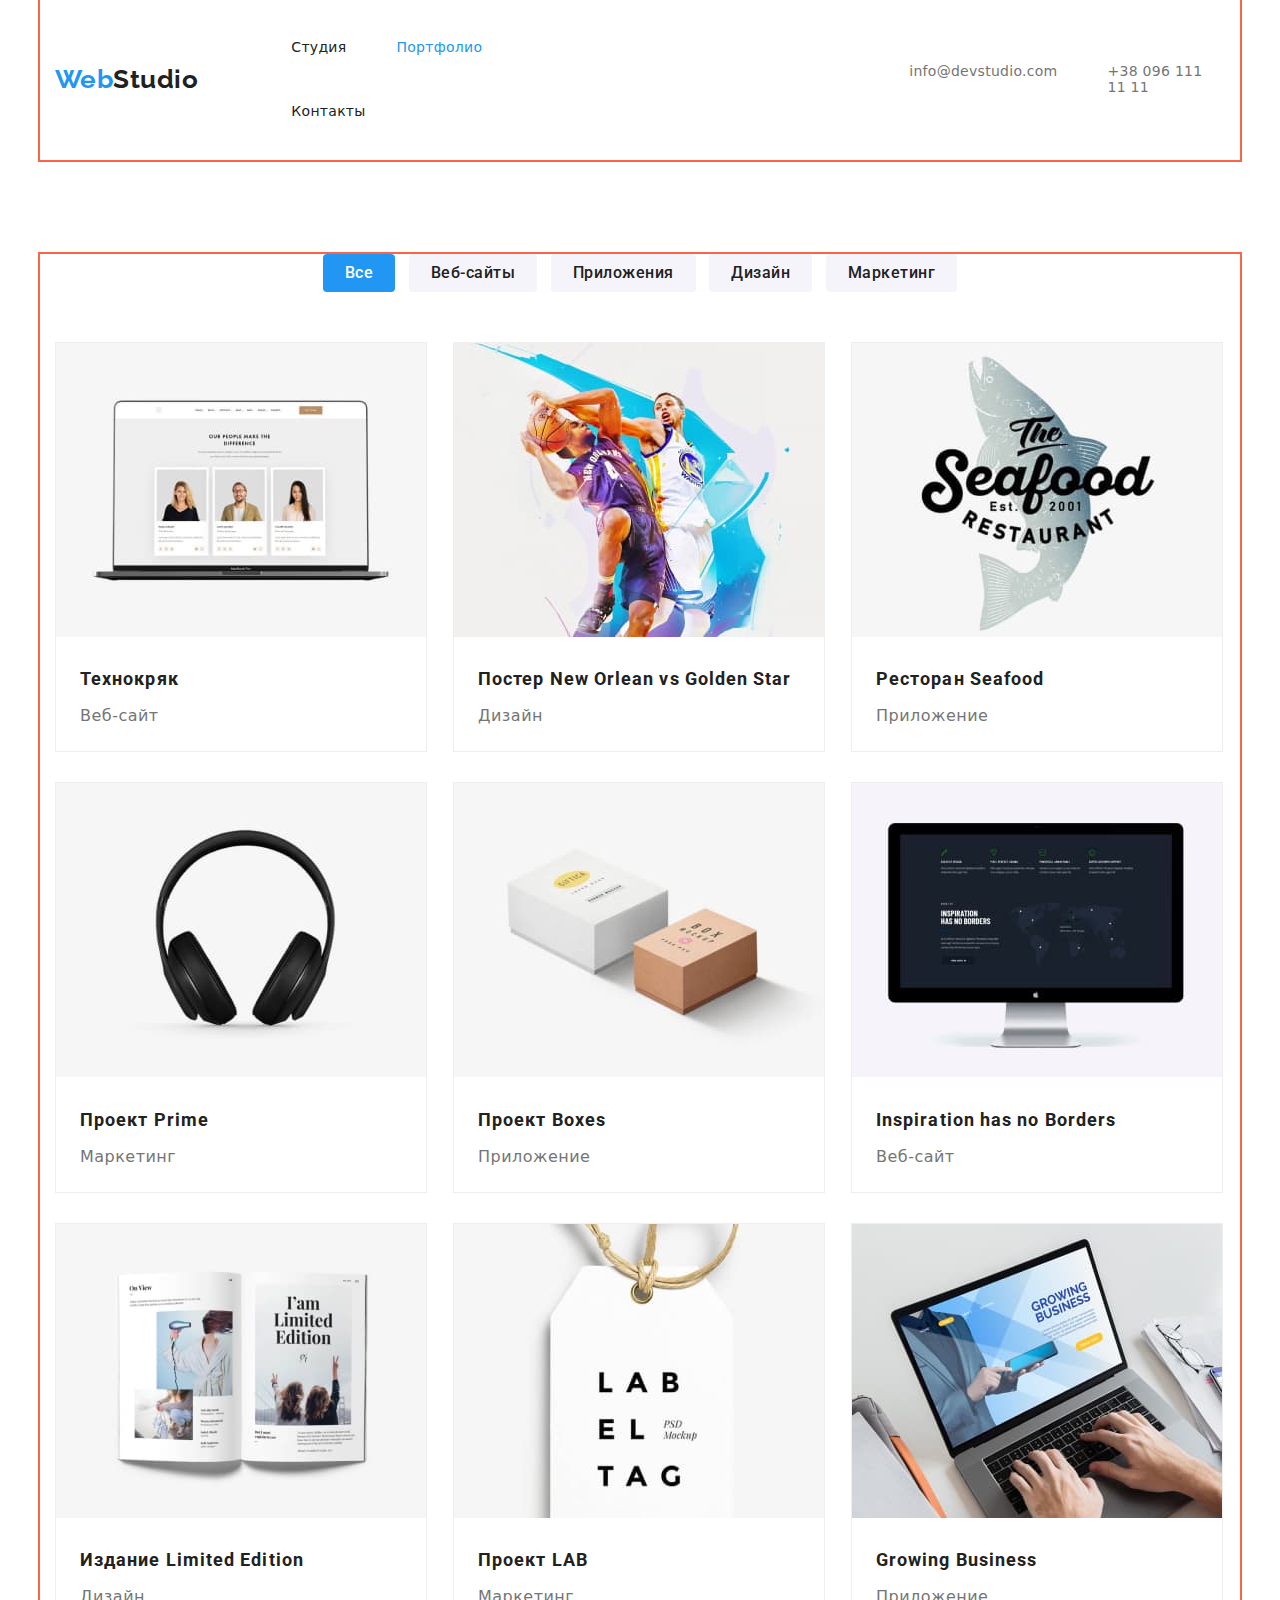
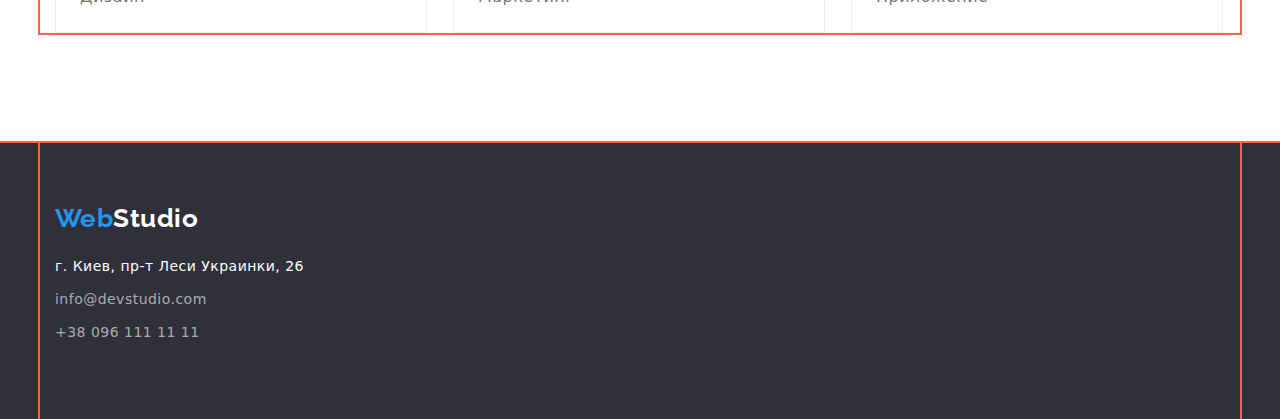
==== commit d3c656e2: "ДЗ-3-правки 5" ====
--- a/portfolio.html
+++ b/portfolio.html
@@ -50,7 +50,7 @@
     <main>
       <!-- PORTFOLIO -->
 
-      <section>
+      <section class="section">
         <div class="container portfolio">
           <h1 hidden>Portfolio</h1>
          <div class="nav-button">
@@ -80,8 +80,10 @@
                 width="370"
                 height="294"
               />
+              <div class="product-data">
               <h3 class="product-titel">Технокряк</h3>
               <p class="product">Веб-сайт</p>
+            </div>
             </li>
             <li class="site-nav-link">
               <img
@@ -90,8 +92,10 @@
                 width="370"
                 height="294"
               />
+              <div class="product-data">
               <h3 class="product-titel">Постер New Orlean vs Golden Star</h3>
               <p class="product">Дизайн</p>
+            </div>
             </li>
             <li class="site-nav-link">
               <img
@@ -100,8 +104,10 @@
                 width="370"
                 height="294"
               />
+              <div class="product-data">
               <h3 class="product-titel">Ресторан Seafood</h3>
               <p class="product">Приложение</p>
+            </div>
             </li>
             <li class="site-nav-link">
               <img
@@ -110,8 +116,10 @@
                 width="370"
                 height="294"
               />
+              <div class="product-data">
               <h3 class="product-titel">Проект Prime</h3>
               <p class="product">Маркетинг</p>
+            </div>
             </li>
             <li class="site-nav-link">
               <img
@@ -120,8 +128,10 @@
                 width="370"
                 height="294"
               />
+              <div class="product-data">
               <h3 class="product-titel">Проект Boxes</h3>
               <p class="product">Приложение</p>
+            </div>
             </li>
             <li class="site-nav-link">
               <img
@@ -130,8 +140,10 @@
                 width="370"
                 height="294"
               />
+              <div class="product-data">
               <h3 class="product-titel">Inspiration has no Borders</h3>
               <p class="product">Веб-сайт</p>
+            </div>
             </li>
             <li class="site-nav-link">
               <img
@@ -140,8 +152,10 @@
                 width="370"
                 height="294"
               />
+              <div class="product-data">
               <h3 class="product-titel">Издание Limited Edition</h3>
               <p class="product">Дизайн</p>
+            </div>
             </li>
             <li class="site-nav-link">
               <img
@@ -150,8 +164,10 @@
                 width="370"
                 height="294"
               />
+              <div class="product-data">
               <h3 class="product-titel">Проект LAB</h3>
               <p class="product">Маркетинг</p>
+            </div>
             </li>
             <li class="site-nav-link">
               <img
@@ -160,8 +176,10 @@
                 width="370"
                 height="294"
               />
+              <div class="product-data">
               <h3 class="product-titel">Growing Business</h3>
               <p class="product">Приложение</p>
+            </div>
             </li>
           </ul>
         </div>
--- a/css/styles.css
+++ b/css/styles.css
@@ -75,7 +75,7 @@
 margin-right: auto;
     padding-top: 0;
     padding-bottom: 0px;
-    outline: 1px solid var(--second-text-color);
+    outline: 1px solid tomato;
 }
 
  .main-nav {
@@ -252,8 +252,10 @@
 background-color: var(--accent-color);
 color: var(--title-text-color);
 }
-
-
+.button.secondary.item {
+    background-color: var(--accent-color);
+color: var(--title-text-color);
+}
 
 /* --BUTTON END-- */
 /* --FEATURE-- */
@@ -467,6 +469,12 @@
 text-decoration: none;    
 }
 
+.footer-contacts:hover,
+.footer-contacts:focus {
+
+color: var(--title-text-color)
+}
+
 
 /* --FOOTER END-- */
 
@@ -474,13 +482,11 @@
 
 /* --PORTFOLIO-- */
 
-.container.portfolio {
-    padding-top: 94px;
-    padding-bottom: 94px;
-}
+
 
 .nav-button {
     width: 100%;
+   
 }
 
 .nav-button .site-nav-button {
@@ -497,10 +503,15 @@
 
 }
 
+.site-nav-button {
+    margin-top: 0px;
+    margin-bottom: 50px;
+}
+
 .site-nav-list {
      display: flex;
      flex-wrap: wrap;
-     margin-top: 50px;
+     
      
      
 }
@@ -533,12 +544,17 @@
     /* padding-right: 24px; */
 }
 
-
+.product-data {
+    padding-left: 24px;
+    margin-top: 20px;
+    margin-bottom: 20px;
+
+
+}
 .product-titel {
-    padding-left: 24px;
+    
    text-align: initial;
-margin-top: 0px;
-margin-bottom: 0px;
+
 
 font-weight: 700;
 font-size: 18px;
@@ -548,7 +564,7 @@
 }
 
 .product {
-    padding-left: 24px;
+    /* padding-left: 24px; */
 margin-top: 4px;
 margin-bottom: 0px;
 
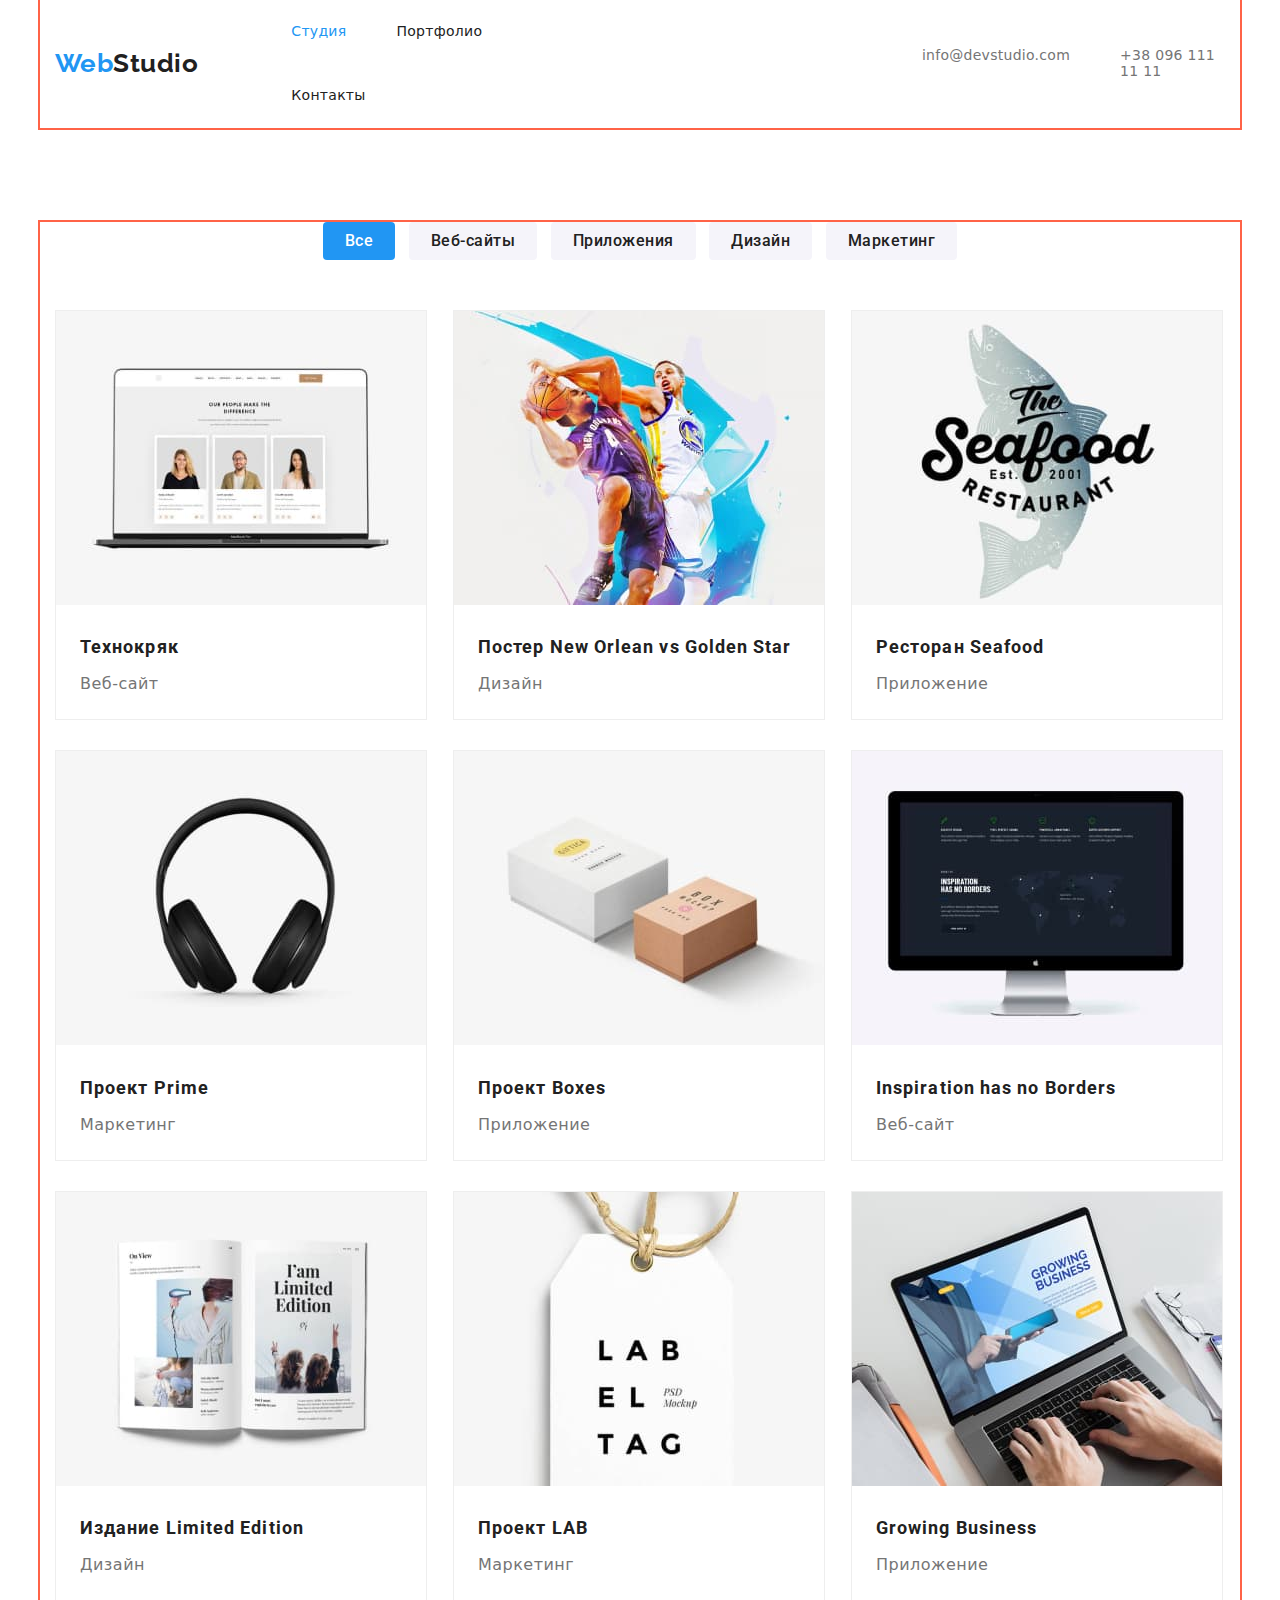
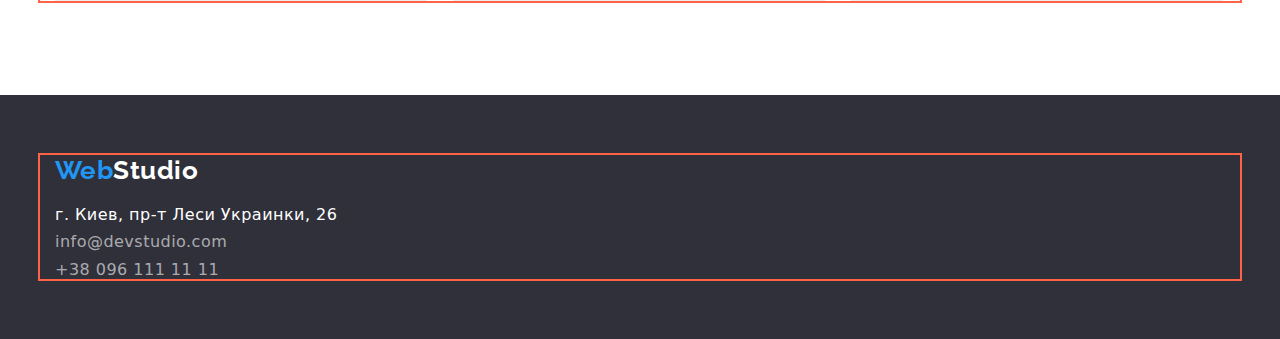
==== commit bc9f02ab: "ДЗ-3 правки 5" ====
--- a/portfolio.html
+++ b/portfolio.html
@@ -21,16 +21,16 @@
     <!-- HEADER -->
     <header class="page-header">
       <div class="container main-nav">
-        <a href="./index.html" class="logo">
+        <a href="./index.html" class="logo-header">
           <span class="logo-web">Web</span>Studio</a
         >
         <nav class="site-nav">
           <ul class="site-nav-header">
             <li class="item">
-              <a href="./index.html" class="link"> Студия</a>
-            </li>
-            <li class="item">
-              <a href="./portfolio.html" class="link current"> Портфолио</a>
+              <a href="./index.html" class="link current"> Студия</a>
+            </li>
+            <li class="item">
+              <a href="./portfolio.html" class="link"> Портфолио</a>
             </li>
             <li class="item">
               <a href="" class="link">Контакты</a>
@@ -190,32 +190,32 @@
 
     <!-- FOOTER -->
 
-    <section class="section footer">
-      <footer class="footer">
-        <div class="studio">
-          <a href="./index.html" class="logo">
-            <span class="logo-web">Web</span>Studio</a
-          >
-          <ul>
-            <li class="footer-contacts">
-          <address class="footer address">
-            г. Киев, пр-т Леси Украинки, 26
-          </address>
+    <footer class="footer">
+      <div class="container">
+        <a href="./index.html" class="logo-footer">
+          <span class="logo-web">Web</span>Studio</a
+        >
+        <address>
+        <ul>
+          <li class="footer address">
+            <a href="mailto:info@devstudio.com " class="footer address"
+            >г. Киев, пр-т Леси Украинки, 26
+          </a>
+      </li>
+      <li class="footer-contacts">
+          <a href="mailto:info@devstudio.com " class="footer-contacts"
+            >info@devstudio.com
+          </a>
         </li>
         <li class="footer-contacts">
-            <a href="mailto:info@devstudio.com " class="footer-contacts"
-              >info@devstudio.com
-            </a>
-          </li>
-          <li class="footer-contacts">
-            <a href="tel:+380961111111 "  class="footer-contacts"
-              >+38 096 111 11 11
-            </a>
-          </li>
-          </ul>
-        </div>
-      </footer>
-    </section>
+          <a href="tel:+380961111111 "  class="footer-contacts"
+            >+38 096 111 11 11
+          </a>
+        </li>
+        </ul>
+      </address>
+      </div>
+    </footer>
 
     <!-- FOOTER END-->
   </body>
--- a/css/styles.css
+++ b/css/styles.css
@@ -45,7 +45,8 @@
 
     list-style: none;
     /* margin: 0; */
-    padding: 0;   
+    padding: 0; 
+    margin: 0;  
 }
 
 .container {
@@ -73,18 +74,18 @@
 width: 1200px;
 margin-left: auto;
 margin-right: auto;
-    padding-top: 0;
-    padding-bottom: 0px;
-    outline: 1px solid tomato;
+padding-top: 0;
+padding-bottom: 0px;
+outline: 1px solid tomato;
 }
 
  .main-nav {
-    display: flex;
-    align-items: center;
-    justify-content: flex-start;
-}
-
-.logo {
+display: flex;
+align-items: center;
+justify-content: flex-start;
+}
+
+.logo-header {
 
 margin-right: 93px;
 padding-top: 24px;
@@ -100,13 +101,19 @@
 
 .logo-web {
     color: var(--accent-color);
-}
+    
+}
+.site-nav {
+margin-right: 349px; }
+
 
 .site-nav-header {
     display: flex;
     flex-wrap: wrap;
-    margin-right: 349px;
+    
     padding: 0;
+    margin-top: 0;
+    margin-bottom: 0;
 }
 
 .site-nav-header .item:not(:last-child) {
@@ -334,6 +341,8 @@
 
 .section-list{
     display: flex;
+    margin-top: 0;
+    margin-bottom: 0;
     
 
 }
@@ -353,6 +362,11 @@
     padding-bottom: 0;
 }
 
+.img {
+    display: block;
+    max-width: 100%;
+    height: auto;
+}
 
 /* .name {
 
@@ -367,9 +381,11 @@
 
 } */
 
-.pesone-data {
+.persone-data {
     padding-top: 30px;
     padding-bottom: 30px;
+    background-color: #FFFFFF;
+   
 }
 
 h3 {
@@ -379,12 +395,15 @@
 
 font-family: Roboto, sans-serif;
 
+
 }
 
 .proffesion {
-margin-top: 0px;
+margin-top: 10px;
 margin-bottom: 0px;
-padding-top: 10px;
+padding-top: 0px;
+
+
 
 color: var(--second-text-color);
 font-family: Roboto, sans-serif;
@@ -401,14 +420,10 @@
     
 }
 
-.persone {
-    border: 1px solid #EEEEEE;
-    border-radius: 4px;
-    
-}
+
 
 .section-team .persone:not(:last-child) {
-    margin-right: 26px;
+    margin-right: 30px;
 
 }
 
@@ -417,31 +432,44 @@
 /* --FOOTER-- */
 
 .footer {
-   width: 1200px;
+   /* width: 1200px; */
    margin-left: auto;
    margin-right: auto;
-   padding-top: 0px;
-   padding-bottom: 0px;
-   outline: 2px solid tomato;
-}
-
-.footer .logo {
+   padding-top: 60px;
+   padding-bottom: 60px;
+/* 
+   padding-top: 0px; */
+   /* padding-bottom: 0px; */
+   background-color: var(--primary-background-color);
+   /* outline: 2px solid tomato; */
+}
+
+ .logo-footer {
+    display: block;
     color: var(--title-text-color);
-    margin: 0;
-
-}
-
-
-.section.footer {
+    margin-top: 0;
+    margin-bottom: 20px;
+
+   
+font-family: Raleway;
+font-weight: bold;
+font-size: 26px;
+line-height: 1.19;
+text-decoration: none;
+    
+}
+
+/* .footer .logo {
     background-color: var(--primary-background-color);
   width: auto;
-}
+} */
 
 .section.footer .studio {
     width: 1200px;
     padding-left: 15px;
-    padding-top: 60px;
-    padding-bottom: 60px;
+    /* padding-top: 60px;
+    padding-bottom: 60px; */
+    outline: 2px solid tomato; 
 
     font-style: normal;
     font-size: 14px;
@@ -452,17 +480,20 @@
 
 .footer .address {
 width: auto;
-margin-top: 20px;
+margin-top: 0px;
 margin-right: 0px;
+padding-top: 0;
+padding-bottom: 0;
 padding-right: 0px;
 padding-left: 0;
 outline: none;
 color: var(--title-text-color);
 font-style: normal;
+text-decoration: none;
 }
 
 .footer-contacts {
-
+display: block;
 margin-top: 9px;
 color: rgba(255, 255, 255, 0.6);
 font-style: normal;
@@ -546,15 +577,13 @@
 
 .product-data {
     padding-left: 24px;
-    margin-top: 20px;
-    margin-bottom: 20px;
-
-
+    padding-right: 24px;
+    padding-top: 20px;
+    padding-bottom: 20px;
 }
 .product-titel {
     
    text-align: initial;
-
 
 font-weight: 700;
 font-size: 18px;
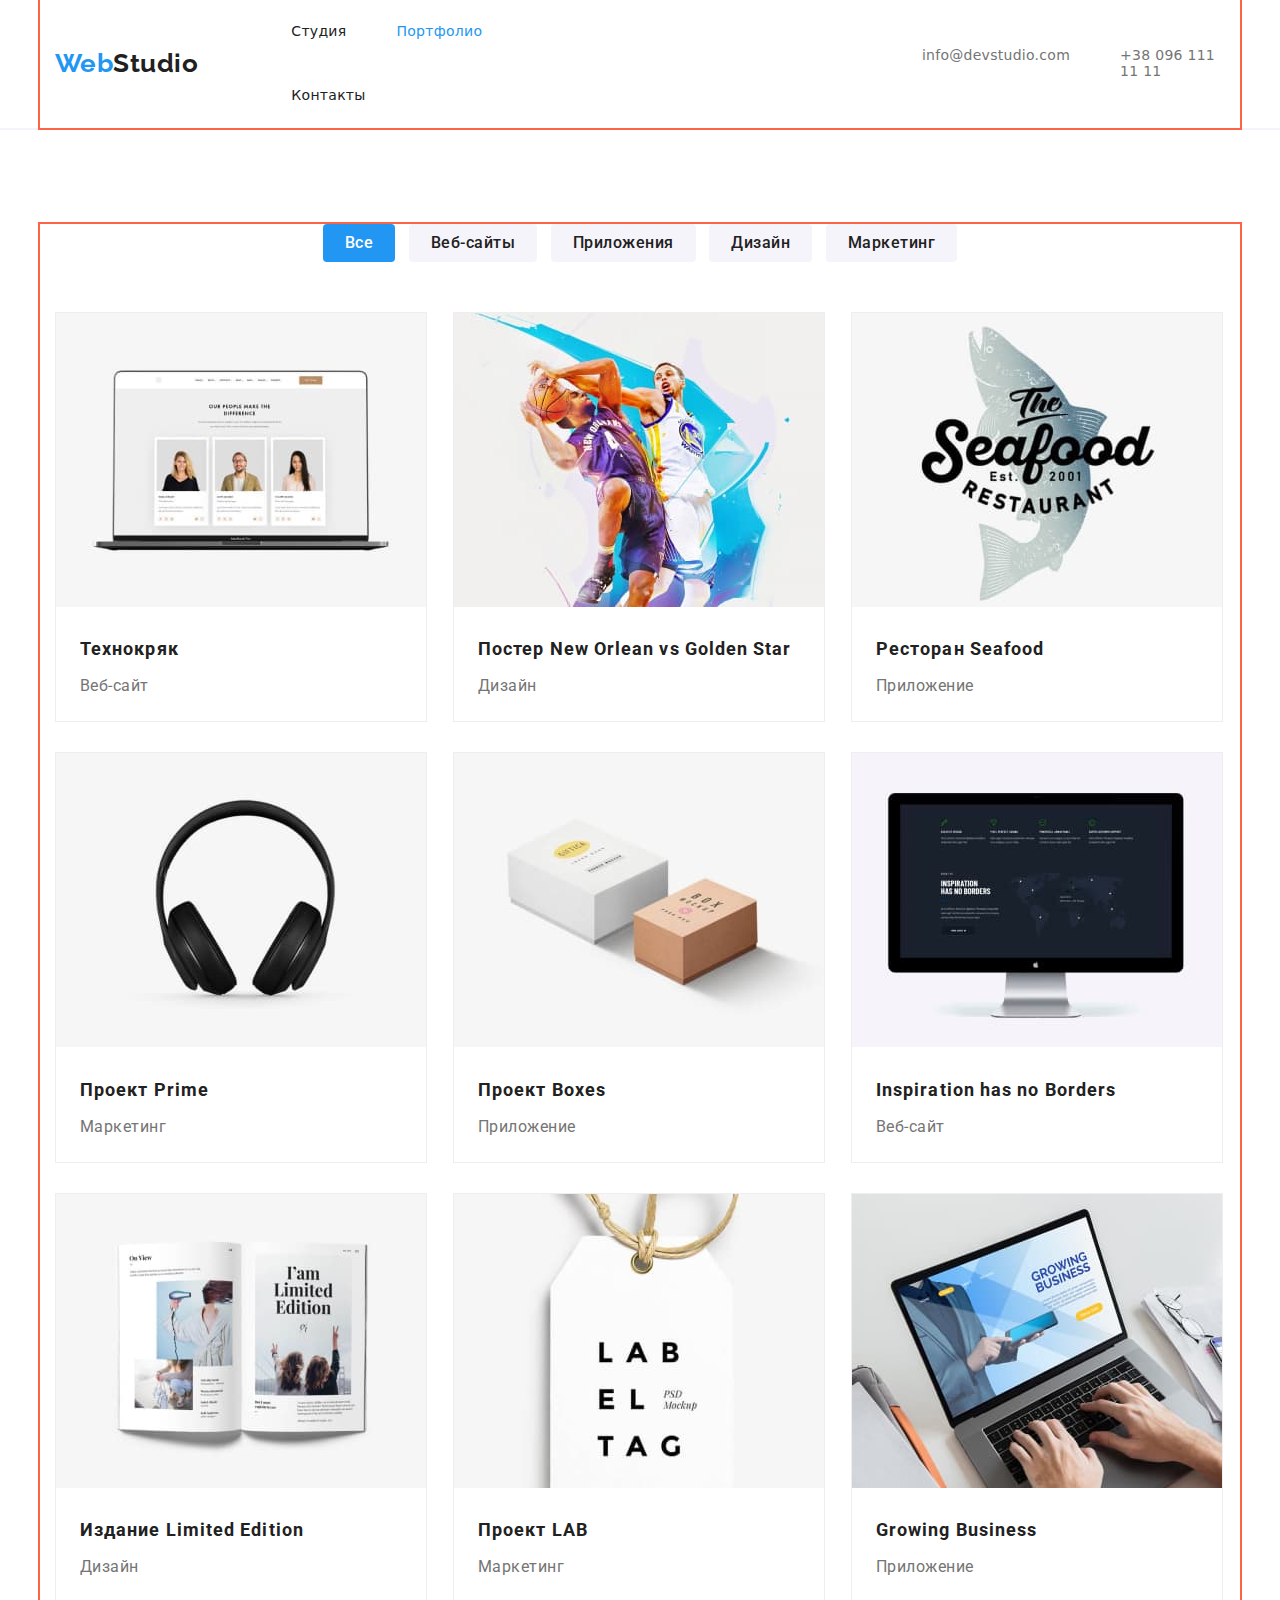
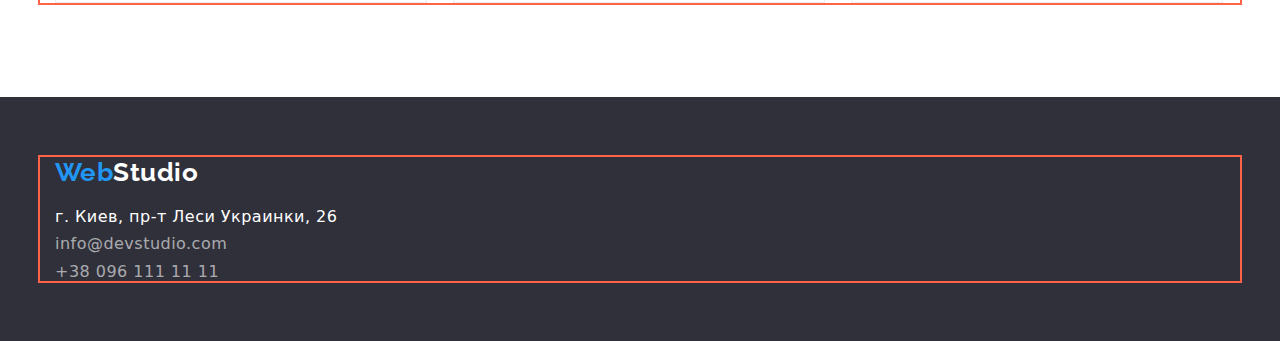
==== commit 497226d8: "Д-3-правка 6" ====
--- a/portfolio.html
+++ b/portfolio.html
@@ -19,6 +19,7 @@
   </head>
   <body>
     <!-- HEADER -->
+    <section class="header">
     <header class="page-header">
       <div class="container main-nav">
         <a href="./index.html" class="logo-header">
@@ -27,10 +28,10 @@
         <nav class="site-nav">
           <ul class="site-nav-header">
             <li class="item">
-              <a href="./index.html" class="link current"> Студия</a>
-            </li>
-            <li class="item">
-              <a href="./portfolio.html" class="link"> Портфолио</a>
+              <a href="./index.html" class="link "> Студия</a>
+            </li>
+            <li class="item">
+              <a href="./portfolio.html" class="link current"> Портфолио</a>
             </li>
             <li class="item">
               <a href="" class="link">Контакты</a>
@@ -45,6 +46,7 @@
         </div>
       </div>
     </header>
+  </section>
     <!-- HEADER END -->
 
     <main>
--- a/css/styles.css
+++ b/css/styles.css
@@ -11,7 +11,6 @@
 body {
     margin: 0;
 }
-
 
 /* основной цвет текста черный #212121 */
 /* вторичный цвет текста серый #757575 */
@@ -67,8 +66,11 @@
   
 }
 
-
 /* --HEADER-- */
+
+.header {
+    border-bottom : 2px solid var(--second-backrgound-color); 
+}
 
 .page-header {
 width: 1200px;
@@ -86,7 +88,6 @@
 }
 
 .logo-header {
-
 margin-right: 93px;
 padding-top: 24px;
 padding-bottom: 24px;
@@ -368,19 +369,6 @@
     height: auto;
 }
 
-/* .name {
-
-margin-top: 0px;
-margin-bottom: 0px;
-padding-top: 30px;
-
-font-weight: 500;
-font-size: 16px;
-line-height: 1.19;
-text-align: center;
-
-} */
-
 .persone-data {
     padding-top: 30px;
     padding-bottom: 30px;
@@ -389,21 +377,18 @@
 }
 
 h3 {
-    margin-top: 0px;
+margin-top: 0px;
 margin-bottom: 0px;
 text-align: center;
 
 font-family: Roboto, sans-serif;
-
-
 }
 
 .proffesion {
+
 margin-top: 10px;
 margin-bottom: 0px;
 padding-top: 0px;
-
-
 
 color: var(--second-text-color);
 font-family: Roboto, sans-serif;
@@ -416,8 +401,6 @@
 .section-team {
     display: flex;
     flex-wrap: wrap;
-    /* padding-top: 50px; */
-    
 }
 
 
@@ -432,16 +415,13 @@
 /* --FOOTER-- */
 
 .footer {
-   /* width: 1200px; */
    margin-left: auto;
    margin-right: auto;
    padding-top: 60px;
    padding-bottom: 60px;
-/* 
-   padding-top: 0px; */
-   /* padding-bottom: 0px; */
+
    background-color: var(--primary-background-color);
-   /* outline: 2px solid tomato; */
+  
 }
 
  .logo-footer {
@@ -450,7 +430,6 @@
     margin-top: 0;
     margin-bottom: 20px;
 
-   
 font-family: Raleway;
 font-weight: bold;
 font-size: 26px;
@@ -459,16 +438,9 @@
     
 }
 
-/* .footer .logo {
-    background-color: var(--primary-background-color);
-  width: auto;
-} */
-
 .section.footer .studio {
     width: 1200px;
     padding-left: 15px;
-    /* padding-top: 60px;
-    padding-bottom: 60px; */
     outline: 2px solid tomato; 
 
     font-style: normal;
@@ -476,7 +448,6 @@
     line-height: 1.71;
 
 }
-
 
 .footer .address {
 width: auto;
@@ -487,6 +458,7 @@
 padding-right: 0px;
 padding-left: 0;
 outline: none;
+
 color: var(--title-text-color);
 font-style: normal;
 text-decoration: none;
@@ -495,6 +467,7 @@
 .footer-contacts {
 display: block;
 margin-top: 9px;
+
 color: rgba(255, 255, 255, 0.6);
 font-style: normal;
 text-decoration: none;    
@@ -509,29 +482,24 @@
 
 /* --FOOTER END-- */
 
-
-
 /* --PORTFOLIO-- */
-
 
 
 .nav-button {
     width: 100%;
-   
 }
 
 .nav-button .site-nav-button {
     text-align: center;  
     list-style: none;
 }
+
 .nav-button .item {
     display: inline-block;
 }
 
-
 .site-nav-button .item:not(:last-child) {
     margin-right: 8px;
-
 }
 
 .site-nav-button {
@@ -540,19 +508,16 @@
 }
 
 .site-nav-list {
-     display: flex;
-     flex-wrap: wrap;
-     
-     
-     
+    display: flex;
+    flex-wrap: wrap;
 }
 
 .site-nav-link {
 margin-right: 26px;
 margin-bottom: 30px;
 border: 1px solid #EEEEEE;
-
-}
+}
+
 .site-nav-link:nth-child(3n) {
     margin-right: 0px;
 }
@@ -571,8 +536,7 @@
 .data-product{
     padding-top: 20px;
     padding-bottom: 20px;
-    /* padding-left: 24px; */
-    /* padding-right: 24px; */
+    
 }
 
 .product-data {
@@ -581,30 +545,29 @@
     padding-top: 20px;
     padding-bottom: 20px;
 }
+
 .product-titel {
-    
    text-align: initial;
-
+   font-family: Roboto, sans-serif ;
 font-weight: 700;
 font-size: 18px;
 line-height: 2;
 letter-spacing: 0.06em;
-
 }
 
 .product {
-    /* padding-left: 24px; */
+   
 margin-top: 4px;
 margin-bottom: 0px;
 
-
+font-family: Roboto, sans-serif ;
 color: var(--second-text-color);
+font-style: normal;
+font-weight: 400;
 font-size: 16px;
 line-height: 1.87;
 }
 
-
-
 /* --PORTFOLIO END-- */
 
 
